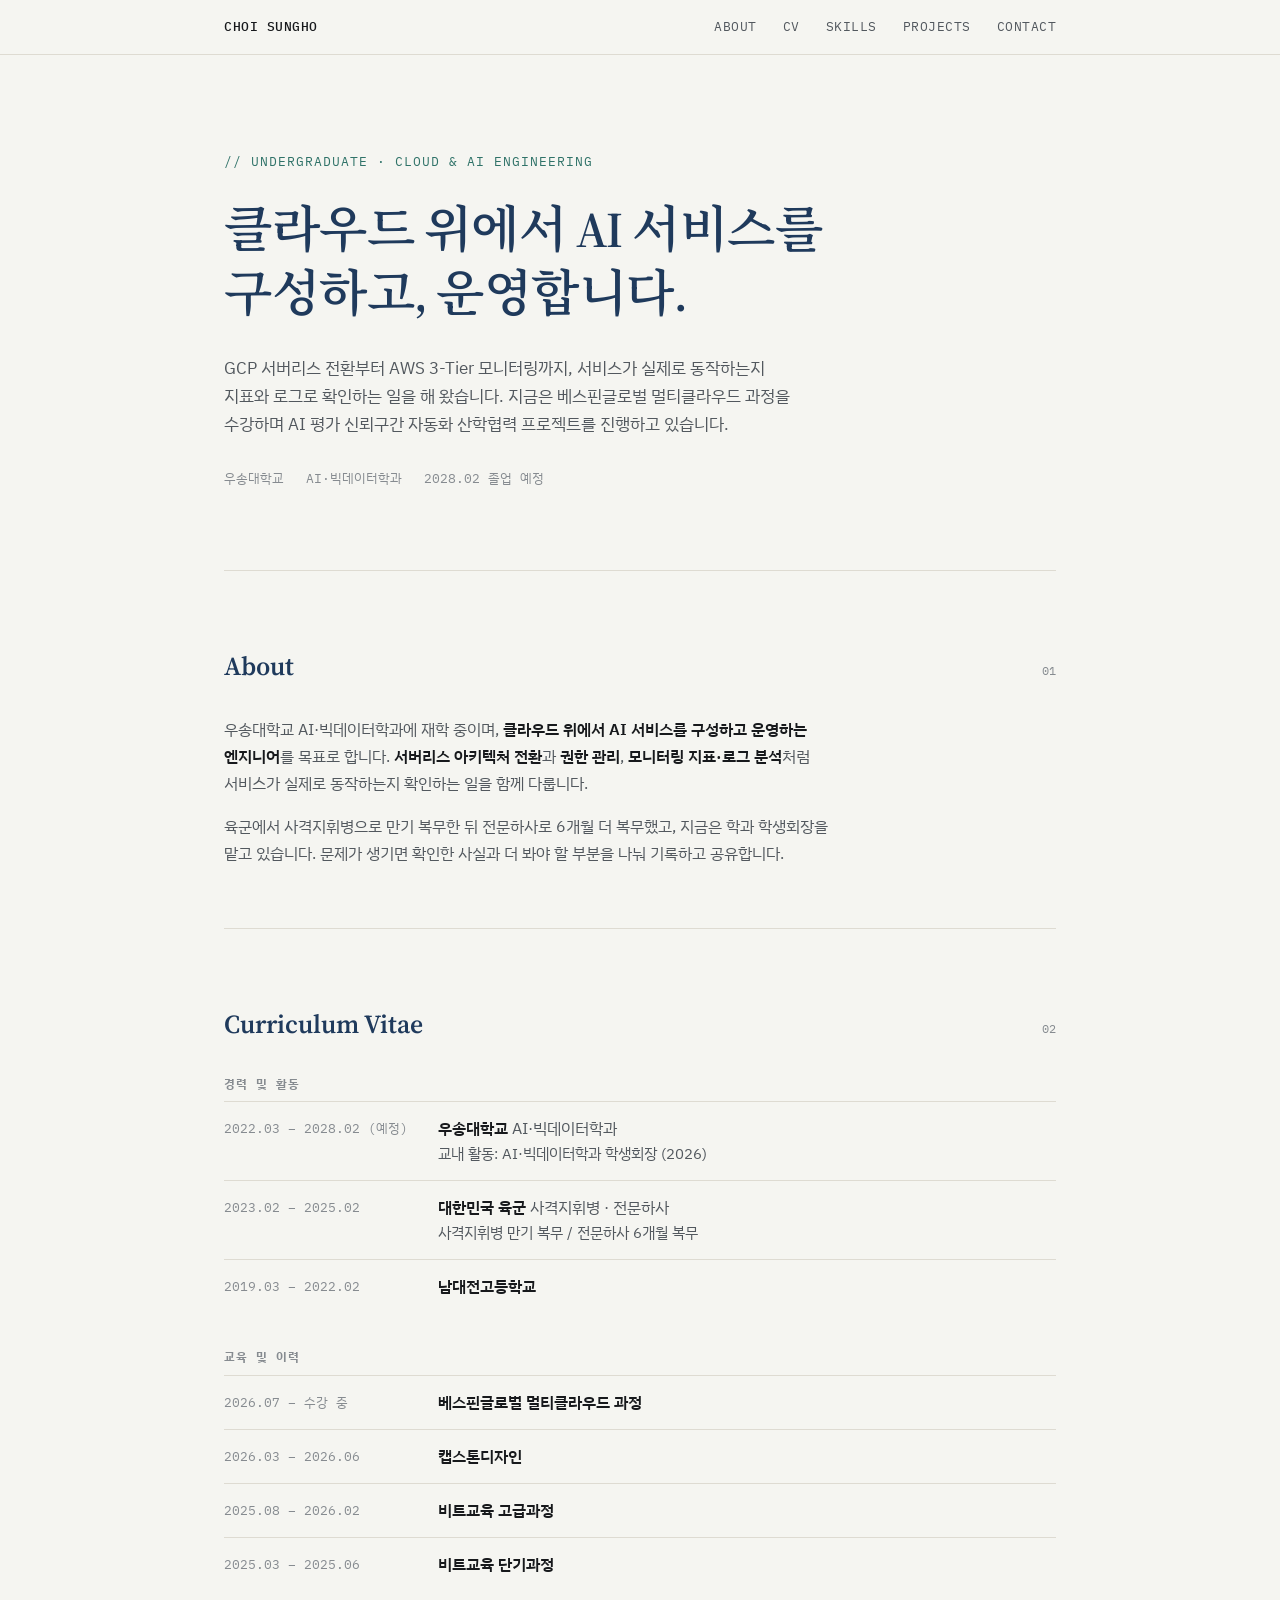
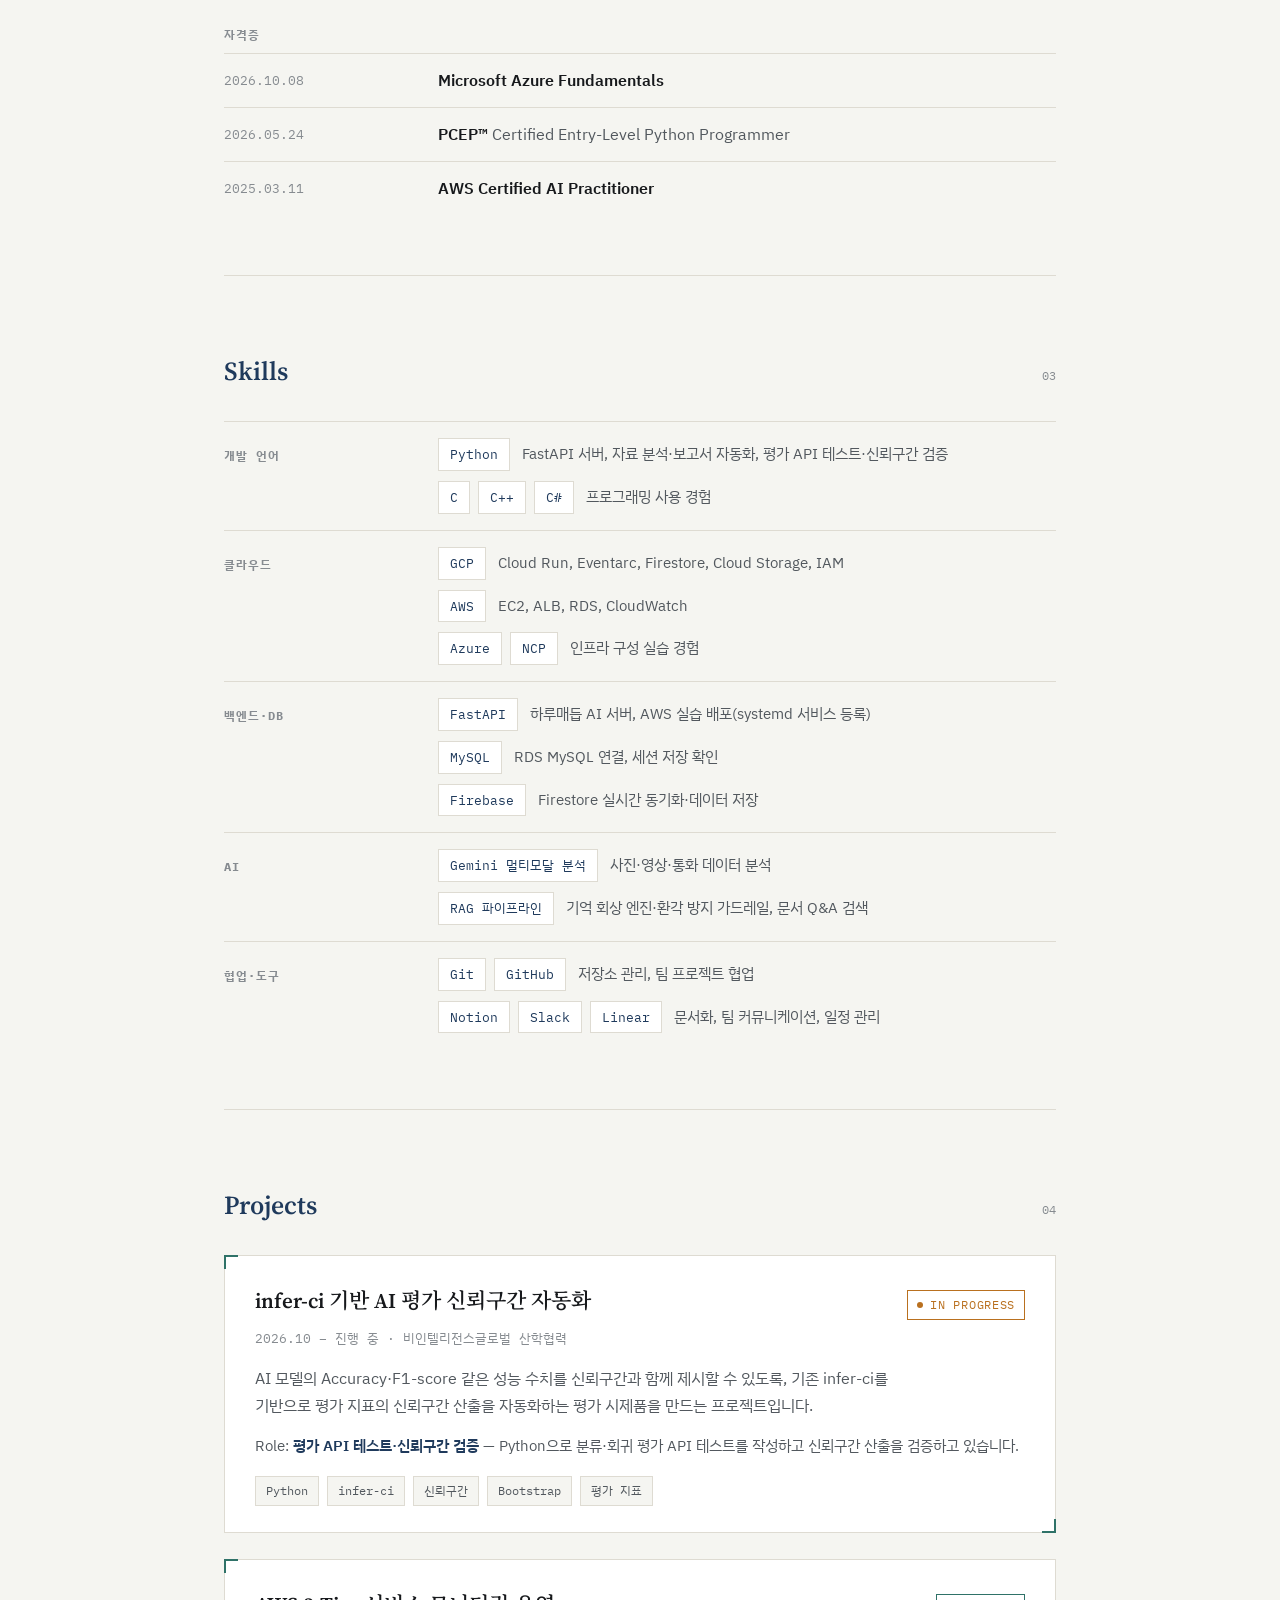
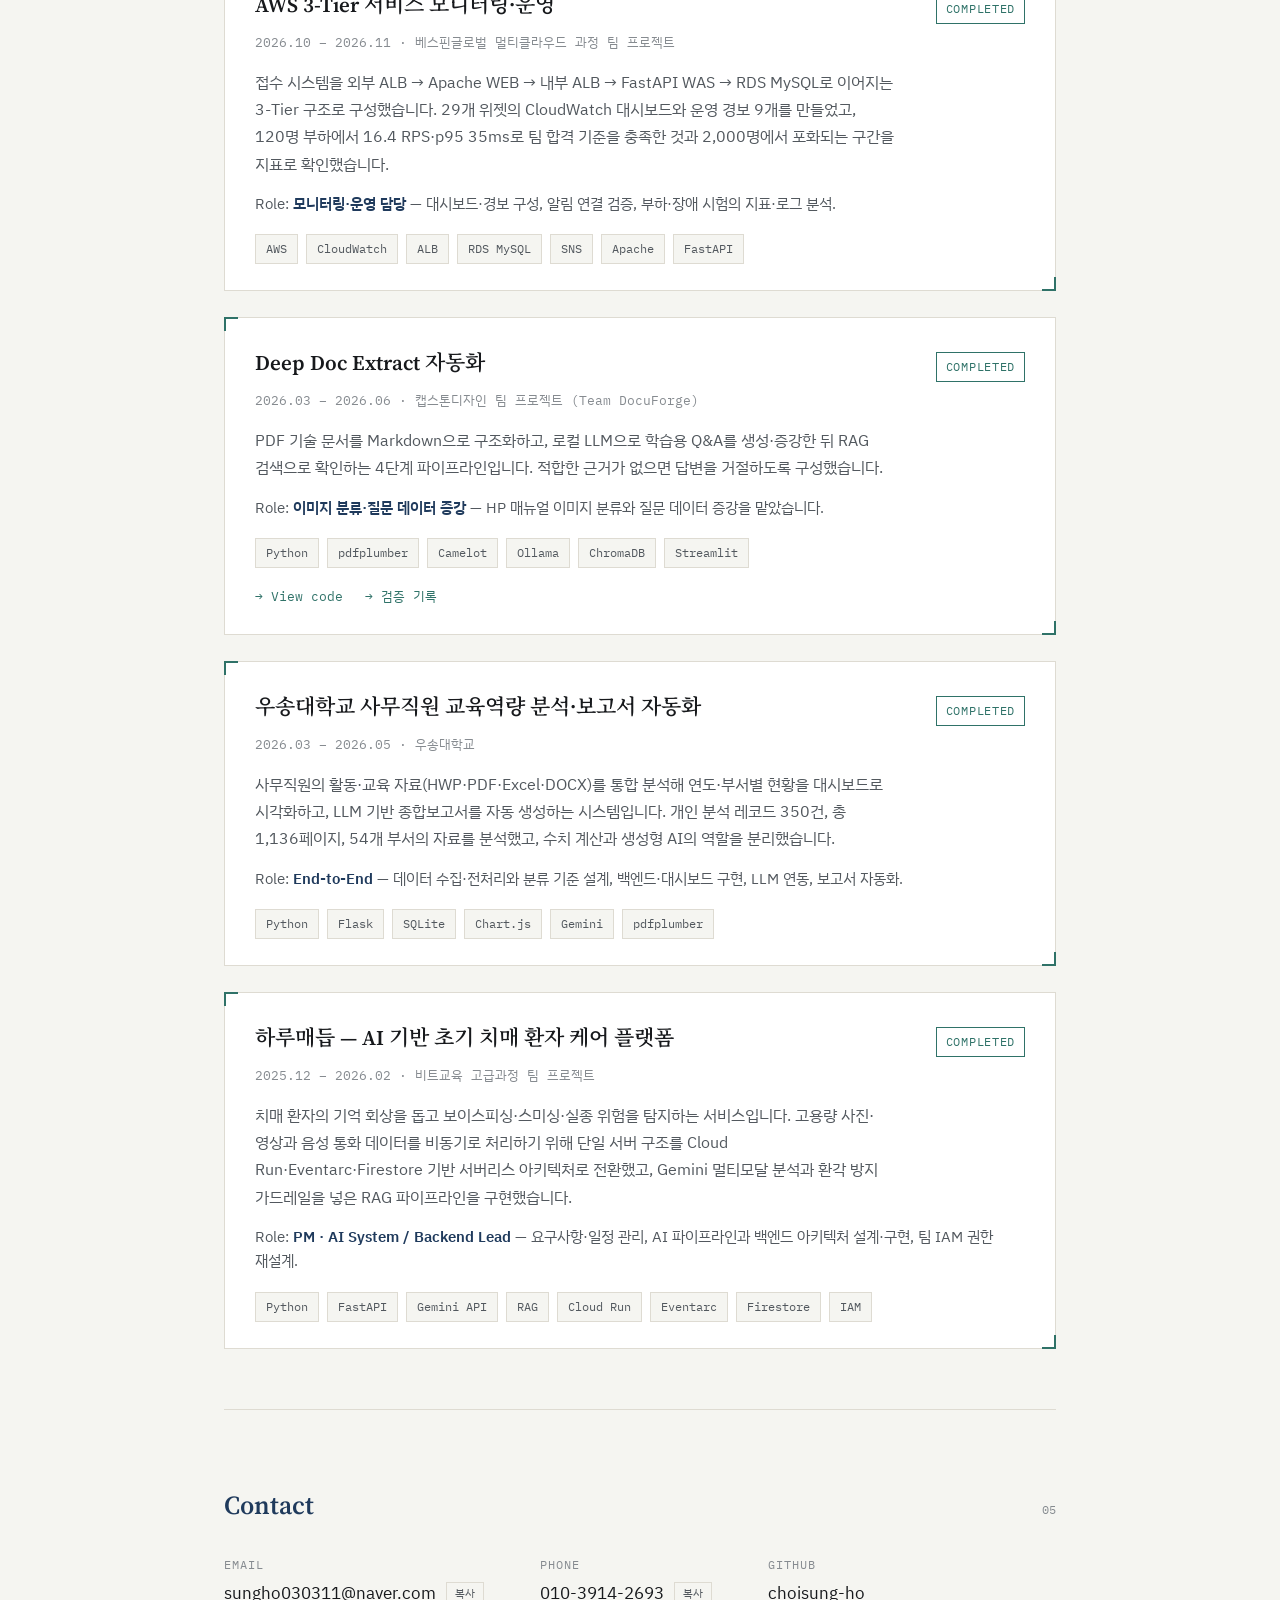
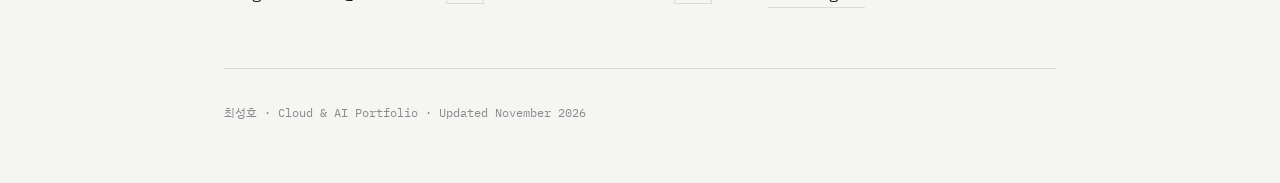
==== index.html @ 13e4d763 "Add files via upload" ====
<!DOCTYPE html>
<html lang="ko">
<head>
<meta charset="utf-8">
<meta name="viewport" content="width=device-width, initial-scale=1.0, viewport-fit=cover">
<title>최성호 포트폴리오</title>
<meta name="description" content="최성호 — 클라우드·AI 포트폴리오. CV, 스킬, 프로젝트.">
<link rel="preconnect" href="https://fonts.googleapis.com">
<link rel="preconnect" href="https://fonts.gstatic.com" crossorigin>
<link rel="stylesheet" href="https://fonts.googleapis.com/css2?family=IBM+Plex+Mono:wght@400;500&family=IBM+Plex+Sans+KR:wght@400;500;600&family=Noto+Serif+KR:wght@600;700&family=Source+Serif+4:opsz,wght@8..60,600;8..60,700&display=swap">
<style>
html { -webkit-text-size-adjust: 100%; }
body { margin: 0; }
img { max-width: 100%; }
/* Layout: one 880px reading column on paper, a sticky mono nav, numbered sections split by hairlines,
   and white project cards marked with two corner brackets. */
:root {
  --bg: #f5f5f1;
  --surface: #ffffff;
  --ink: #17191c;
  --ink-soft: #52585e;
  --ink-faint: #868b90;
  --navy: #1f3a5c;
  --teal: #2f7268;
  --amber: #b9701f;
  --line: #dedbd2;
  --nav-bg: rgba(245, 245, 241, 0.92);
  --serif: 'Source Serif 4', 'Noto Serif KR', 'Apple SD Gothic Neo', Georgia, serif;
  --sans: 'IBM Plex Sans KR', 'Apple SD Gothic Neo', 'Malgun Gothic', system-ui, sans-serif;
  --mono: 'IBM Plex Mono', 'IBM Plex Sans KR', ui-monospace, Menlo, Consolas, monospace;
  --maxw: 880px;
}
@media (prefers-color-scheme: dark) {
  :root:not([data-theme="light"]) {
    --bg: #13171c; --surface: #1a1f26; --ink: #eceae4; --ink-soft: #b4b9be; --ink-faint: #7f868d;
    --navy: #b5cdea; --teal: #72c4b6; --amber: #e3a560; --line: #2b323a; --nav-bg: rgba(19, 23, 28, 0.92);
    color-scheme: dark;
  }
}
:root[data-theme="dark"] {
  --bg: #13171c; --surface: #1a1f26; --ink: #eceae4; --ink-soft: #b4b9be; --ink-faint: #7f868d;
  --navy: #b5cdea; --teal: #72c4b6; --amber: #e3a560; --line: #2b323a; --nav-bg: rgba(19, 23, 28, 0.92);
  color-scheme: dark;
}

*, *::before, *::after { box-sizing: border-box; }
html { scroll-behavior: smooth; }
body {
  background: var(--bg);
  color: var(--ink);
  font-family: var(--sans);
  font-size: 16px;
  line-height: 1.7;
  word-break: keep-all;
  overflow-wrap: anywhere;
  -webkit-font-smoothing: antialiased;
}
body::before {
  content: ""; position: fixed; inset: 0 0 auto; height: env(safe-area-inset-top, 0px);
  z-index: 10; background: var(--bg);
}
h1, h2, h3, p, ul, dl, dd { margin: 0; }
ul { padding: 0; list-style: none; }
a { color: inherit; }
a:focus-visible, button:focus-visible { outline: 2px solid var(--teal); outline-offset: 3px; }

.wrap {
  max-width: var(--maxw);
  margin-inline: auto;
  padding-left: max(24px, env(safe-area-inset-left, 0px));
  padding-right: max(24px, env(safe-area-inset-right, 0px));
}

/* Nav */
.nav {
  position: sticky; top: env(safe-area-inset-top, 0px); z-index: 9;
  background: var(--nav-bg);
  -webkit-backdrop-filter: blur(8px); backdrop-filter: blur(8px);
  border-bottom: 1px solid var(--line);
}
.nav-inner { display: flex; align-items: center; justify-content: space-between; gap: 20px; height: 54px; }
.nav-name {
  font-family: var(--mono); font-size: 13px; font-weight: 500; letter-spacing: 0.04em;
  text-decoration: none; white-space: nowrap;
}
.nav-links { display: flex; gap: 26px; min-width: 0; overflow-x: auto; scrollbar-width: none; }
.nav-links::-webkit-scrollbar { display: none; }
.nav-links a {
  font-family: var(--mono); font-size: 12.5px; letter-spacing: 0.04em; text-transform: uppercase;
  color: var(--ink-soft); text-decoration: none; white-space: nowrap;
}
.nav-links a:hover { color: var(--teal); }

/* Hero */
.hero { padding-block: 96px 80px; }
.eyebrow {
  font-family: var(--mono); font-size: 12.5px; letter-spacing: 0.08em; text-transform: uppercase;
  color: var(--teal); margin-bottom: 26px;
}
.thesis {
  font-family: var(--serif); font-weight: 600; color: var(--navy);
  font-size: clamp(32px, 6.2vw, 50px); line-height: 1.28; letter-spacing: -0.01em;
  max-width: 13em; text-wrap: balance;
}
.hero-sub { margin-top: 28px; max-width: 35em; font-size: 16.5px; color: var(--ink-soft); }
.meta-line {
  margin-top: 30px; display: flex; flex-wrap: wrap; gap: 6px 22px;
  font-family: var(--mono); font-size: 12.5px; color: var(--ink-faint);
}

/* Sections */
section[id] { border-top: 1px solid var(--line); padding-block: 76px 60px; scroll-margin-top: 54px; }
.section-head { display: flex; align-items: baseline; justify-content: space-between; gap: 16px; margin-bottom: 30px; }
.section-title { font-family: var(--serif); font-weight: 600; font-size: 26px; line-height: 1.5; color: var(--navy); }
.section-num { font-family: var(--mono); font-size: 12px; color: var(--ink-faint); }

.about-body { max-width: 38em; display: grid; gap: 16px; color: var(--ink-soft); }
.about-body b { color: var(--ink); font-weight: 600; }

/* CV */
.cv-group + .cv-group { margin-top: 34px; }
.cv-label, .skill-label {
  font-family: var(--mono); font-size: 11.5px; letter-spacing: 0.08em; text-transform: uppercase;
  color: var(--ink-faint);
}
.cv-label { margin-bottom: 8px; }
.cv-row {
  display: grid; grid-template-columns: 190px minmax(0, 1fr); gap: 4px 24px;
  padding-block: 13px; border-top: 1px solid var(--line);
}
.cv-when { font-family: var(--mono); font-size: 12.5px; color: var(--ink-faint); padding-top: 3px; font-variant-numeric: tabular-nums; }
.cv-what b { font-weight: 600; }
.cv-what span { color: var(--ink-soft); }
.cv-note { font-size: 14.5px; color: var(--ink-soft); }

/* Skills */
.skill-group {
  display: grid; grid-template-columns: 190px minmax(0, 1fr); gap: 10px 24px;
  padding-block: 16px; border-top: 1px solid var(--line);
}
.skill-label { padding-top: 8px; }
.skill-rows { display: grid; gap: 10px; min-width: 0; }
.skill-row { display: flex; flex-wrap: wrap; align-items: center; gap: 8px; }
.skill-desc { font-size: 14.5px; color: var(--ink-soft); margin-left: 4px; }
.tag {
  font-family: var(--mono); font-size: 12.5px; line-height: 1.5; color: var(--navy);
  background: var(--surface); border: 1px solid var(--line); padding: 6px 11px;
}

/* Projects */
.project {
  position: relative; background: var(--surface); border: 1px solid var(--line);
  padding: 30px 30px 26px;
}
.project + .project { margin-top: 26px; }
.project::before, .project::after {
  content: ""; position: absolute; width: 14px; height: 14px; border: 2px solid var(--teal);
}
.project::before { top: -1px; left: -1px; border-right: 0; border-bottom: 0; }
.project::after { bottom: -1px; right: -1px; border-left: 0; border-top: 0; }
.project-top { display: flex; align-items: flex-start; justify-content: space-between; gap: 12px 20px; flex-wrap: wrap; }
.project-title { font-family: var(--serif); font-weight: 600; font-size: 21px; line-height: 1.45; min-width: 0; flex: 1 1 16em; }
.status {
  flex: none; display: inline-flex; align-items: center; gap: 7px;
  font-family: var(--mono); font-size: 11.5px; letter-spacing: 0.06em; text-transform: uppercase;
  padding: 4px 9px; border: 1px solid currentColor; color: var(--teal); margin-top: 4px;
}
.status.progress { color: var(--amber); }
.pulse { width: 6px; height: 6px; border-radius: 50%; background: currentColor; animation: pulse 1.8s ease-in-out infinite; }
@keyframes pulse { 50% { opacity: 0.25; } }
.project-timeline { margin-top: 8px; font-family: var(--mono); font-size: 12.5px; color: var(--ink-faint); }
.project-desc { margin-top: 16px; max-width: 40em; color: var(--ink-soft); }
.project-role { margin-top: 14px; font-size: 14.5px; color: var(--ink-soft); }
.project-role b { color: var(--navy); font-weight: 600; }
.project-tags { margin-top: 18px; display: flex; flex-wrap: wrap; gap: 8px; }
.project-tags .tag { background: var(--bg); padding: 5px 10px; font-size: 12px; color: var(--ink-soft); }
.project-links { margin-top: 18px; display: flex; flex-wrap: wrap; gap: 6px 22px; }
.project-link { font-family: var(--mono); font-size: 13px; color: var(--teal); text-decoration: none; }
.project-link:hover { text-decoration: underline; text-underline-offset: 4px; }

/* Contact */
.contact-grid { display: flex; flex-wrap: wrap; gap: 26px 56px; }
.contact-item .label {
  font-family: var(--mono); font-size: 11.5px; letter-spacing: 0.08em; text-transform: uppercase;
  color: var(--ink-faint); margin-bottom: 4px;
}
.contact-item .val { display: flex; align-items: center; gap: 10px; font-size: 16.5px; }
.contact-item .val a { text-decoration: none; border-bottom: 1px solid var(--line); }
.contact-item .val a:hover { color: var(--teal); border-color: var(--teal); }
.copy {
  font-family: var(--mono); font-size: 11px; color: var(--ink-soft); background: transparent;
  border: 1px solid var(--line); padding: 2px 8px; cursor: pointer;
}
.copy:hover { color: var(--teal); border-color: var(--teal); }

footer {
  border-top: 1px solid var(--line); padding-block: 34px 60px;
  font-family: var(--mono); font-size: 12px; color: var(--ink-faint);
}

@media (max-width: 640px) {
  .wrap { padding-left: max(18px, env(safe-area-inset-left, 0px)); padding-right: max(18px, env(safe-area-inset-right, 0px)); }
  .nav-inner { gap: 14px; }
  .nav-links { gap: 16px; }
  .nav-links a { font-size: 11.5px; letter-spacing: 0.02em; }
  .hero { padding-block: 64px 56px; }
  section[id] { padding-block: 56px 44px; }
  .cv-row, .skill-group { grid-template-columns: minmax(0, 1fr); }
  .cv-when, .skill-label { padding-top: 0; }
  .skill-desc { margin-left: 0; flex-basis: 100%; }
  .project { padding: 24px 20px 22px; }
}
@media (prefers-reduced-motion: reduce) {
  html { scroll-behavior: auto; }
  .pulse { animation: none; }
}
</style>
</head>
<body>
<header class="nav">
  <div class="wrap nav-inner">
    <a class="nav-name" href="#top">CHOI SUNGHO</a>
    <nav class="nav-links" aria-label="섹션">
      <a href="#about">About</a>
      <a href="#cv">CV</a>
      <a href="#skills">Skills</a>
      <a href="#projects">Projects</a>
      <a href="#contact">Contact</a>
    </nav>
  </div>
</header>

<main id="top" class="wrap">
  <div class="hero">
    <p class="eyebrow">// Undergraduate · Cloud &amp; AI Engineering</p>
    <h1 class="thesis">클라우드 위에서 AI 서비스를 구성하고, 운영합니다.</h1>
    <p class="hero-sub">GCP 서버리스 전환부터 AWS 3-Tier 모니터링까지, 서비스가 실제로 동작하는지 지표와 로그로 확인하는 일을 해 왔습니다. 지금은 베스핀글로벌 멀티클라우드 과정을 수강하며 AI 평가 신뢰구간 자동화 산학협력 프로젝트를 진행하고 있습니다.</p>
    <p class="meta-line"><span>우송대학교</span><span>AI·빅데이터학과</span><span>2028.02 졸업 예정</span></p>
  </div>

  <section id="about">
    <div class="section-head"><h2 class="section-title">About</h2><span class="section-num">01</span></div>
    <div class="about-body">
      <p>우송대학교 AI·빅데이터학과에 재학 중이며, <b>클라우드 위에서 AI 서비스를 구성하고 운영하는 엔지니어</b>를 목표로 합니다. <b>서버리스 아키텍처 전환</b>과 <b>권한 관리</b>, <b>모니터링 지표·로그 분석</b>처럼 서비스가 실제로 동작하는지 확인하는 일을 함께 다룹니다.</p>
      <p>육군에서 사격지휘병으로 만기 복무한 뒤 전문하사로 6개월 더 복무했고, 지금은 학과 학생회장을 맡고 있습니다. 문제가 생기면 확인한 사실과 더 봐야 할 부분을 나눠 기록하고 공유합니다.</p>
    </div>
  </section>

  <section id="cv">
    <div class="section-head"><h2 class="section-title">Curriculum Vitae</h2><span class="section-num">02</span></div>

    <div class="cv-group">
      <h3 class="cv-label">경력 및 활동</h3>
      <div class="cv-row">
        <div class="cv-when">2022.03 – 2028.02 (예정)</div>
        <div class="cv-what"><b>우송대학교</b> <span>AI·빅데이터학과</span><div class="cv-note">교내 활동: AI·빅데이터학과 학생회장 (2026)</div></div>
      </div>
      <div class="cv-row">
        <div class="cv-when">2023.02 – 2025.02</div>
        <div class="cv-what"><b>대한민국 육군</b> <span>사격지휘병 · 전문하사</span><div class="cv-note">사격지휘병 만기 복무 / 전문하사 6개월 복무</div></div>
      </div>
      <div class="cv-row">
        <div class="cv-when">2019.03 – 2022.02</div>
        <div class="cv-what"><b>남대전고등학교</b></div>
      </div>
    </div>

    <div class="cv-group">
      <h3 class="cv-label">교육 및 이력</h3>
      <div class="cv-row"><div class="cv-when">2026.07 – 수강 중</div><div class="cv-what"><b>베스핀글로벌 멀티클라우드 과정</b></div></div>
      <div class="cv-row"><div class="cv-when">2026.03 – 2026.06</div><div class="cv-what"><b>캡스톤디자인</b></div></div>
      <div class="cv-row"><div class="cv-when">2025.08 – 2026.02</div><div class="cv-what"><b>비트교육 고급과정</b></div></div>
      <div class="cv-row"><div class="cv-when">2025.03 – 2025.06</div><div class="cv-what"><b>비트교육 단기과정</b></div></div>
    </div>

    <div class="cv-group">
      <h3 class="cv-label">자격증</h3>
      <div class="cv-row"><div class="cv-when">2026.10.08</div><div class="cv-what"><b>Microsoft Azure Fundamentals</b></div></div>
      <div class="cv-row"><div class="cv-when">2026.05.24</div><div class="cv-what"><b>PCEP™</b> <span>Certified Entry-Level Python Programmer</span></div></div>
      <div class="cv-row"><div class="cv-when">2025.03.11</div><div class="cv-what"><b>AWS Certified AI Practitioner</b></div></div>
    </div>
  </section>

  <section id="skills">
    <div class="section-head"><h2 class="section-title">Skills</h2><span class="section-num">03</span></div>

    <div class="skill-group">
      <h3 class="skill-label">개발 언어</h3>
      <div class="skill-rows">
        <div class="skill-row"><span class="tag">Python</span><span class="skill-desc">FastAPI 서버, 자료 분석·보고서 자동화, 평가 API 테스트·신뢰구간 검증</span></div>
        <div class="skill-row"><span class="tag">C</span><span class="tag">C++</span><span class="tag">C#</span><span class="skill-desc">프로그래밍 사용 경험</span></div>
      </div>
    </div>
    <div class="skill-group">
      <h3 class="skill-label">클라우드</h3>
      <div class="skill-rows">
        <div class="skill-row"><span class="tag">GCP</span><span class="skill-desc">Cloud Run, Eventarc, Firestore, Cloud Storage, IAM</span></div>
        <div class="skill-row"><span class="tag">AWS</span><span class="skill-desc">EC2, ALB, RDS, CloudWatch</span></div>
        <div class="skill-row"><span class="tag">Azure</span><span class="tag">NCP</span><span class="skill-desc">인프라 구성 실습 경험</span></div>
      </div>
    </div>
    <div class="skill-group">
      <h3 class="skill-label">백엔드·DB</h3>
      <div class="skill-rows">
        <div class="skill-row"><span class="tag">FastAPI</span><span class="skill-desc">하루매듭 AI 서버, AWS 실습 배포(systemd 서비스 등록)</span></div>
        <div class="skill-row"><span class="tag">MySQL</span><span class="skill-desc">RDS MySQL 연결, 세션 저장 확인</span></div>
        <div class="skill-row"><span class="tag">Firebase</span><span class="skill-desc">Firestore 실시간 동기화·데이터 저장</span></div>
      </div>
    </div>
    <div class="skill-group">
      <h3 class="skill-label">AI</h3>
      <div class="skill-rows">
        <div class="skill-row"><span class="tag">Gemini 멀티모달 분석</span><span class="skill-desc">사진·영상·통화 데이터 분석</span></div>
        <div class="skill-row"><span class="tag">RAG 파이프라인</span><span class="skill-desc">기억 회상 엔진·환각 방지 가드레일, 문서 Q&amp;A 검색</span></div>
      </div>
    </div>
    <div class="skill-group">
      <h3 class="skill-label">협업·도구</h3>
      <div class="skill-rows">
        <div class="skill-row"><span class="tag">Git</span><span class="tag">GitHub</span><span class="skill-desc">저장소 관리, 팀 프로젝트 협업</span></div>
        <div class="skill-row"><span class="tag">Notion</span><span class="tag">Slack</span><span class="tag">Linear</span><span class="skill-desc">문서화, 팀 커뮤니케이션, 일정 관리</span></div>
      </div>
    </div>
  </section>

  <section id="projects">
    <div class="section-head"><h2 class="section-title">Projects</h2><span class="section-num">04</span></div>

    <article class="project">
      <div class="project-top">
        <h3 class="project-title">infer-ci 기반 AI 평가 신뢰구간 자동화</h3>
        <span class="status progress"><i class="pulse"></i>In Progress</span>
      </div>
      <p class="project-timeline">2026.10 – 진행 중 · 비인텔리전스글로벌 산학협력</p>
      <p class="project-desc">AI 모델의 Accuracy·F1-score 같은 성능 수치를 신뢰구간과 함께 제시할 수 있도록, 기존 infer-ci를 기반으로 평가 지표의 신뢰구간 산출을 자동화하는 평가 시제품을 만드는 프로젝트입니다.</p>
      <p class="project-role">Role: <b>평가 API 테스트·신뢰구간 검증</b> — Python으로 분류·회귀 평가 API 테스트를 작성하고 신뢰구간 산출을 검증하고 있습니다.</p>
      <ul class="project-tags"><li class="tag">Python</li><li class="tag">infer-ci</li><li class="tag">신뢰구간</li><li class="tag">Bootstrap</li><li class="tag">평가 지표</li></ul>
    </article>

    <article class="project">
      <div class="project-top">
        <h3 class="project-title">AWS 3-Tier 서비스 모니터링·운영</h3>
        <span class="status">Completed</span>
      </div>
      <p class="project-timeline">2026.10 – 2026.11 · 베스핀글로벌 멀티클라우드 과정 팀 프로젝트</p>
      <p class="project-desc">접수 시스템을 외부 ALB → Apache WEB → 내부 ALB → FastAPI WAS → RDS MySQL로 이어지는 3-Tier 구조로 구성했습니다. 29개 위젯의 CloudWatch 대시보드와 운영 경보 9개를 만들었고, 120명 부하에서 16.4 RPS·p95 35ms로 팀 합격 기준을 충족한 것과 2,000명에서 포화되는 구간을 지표로 확인했습니다.</p>
      <p class="project-role">Role: <b>모니터링·운영 담당</b> — 대시보드·경보 구성, 알림 연결 검증, 부하·장애 시험의 지표·로그 분석.</p>
      <ul class="project-tags"><li class="tag">AWS</li><li class="tag">CloudWatch</li><li class="tag">ALB</li><li class="tag">RDS MySQL</li><li class="tag">SNS</li><li class="tag">Apache</li><li class="tag">FastAPI</li></ul>
    </article>

    <article class="project">
      <div class="project-top">
        <h3 class="project-title">Deep Doc Extract 자동화</h3>
        <span class="status">Completed</span>
      </div>
      <p class="project-timeline">2026.03 – 2026.06 · 캡스톤디자인 팀 프로젝트 (Team DocuForge)</p>
      <p class="project-desc">PDF 기술 문서를 Markdown으로 구조화하고, 로컬 LLM으로 학습용 Q&amp;A를 생성·증강한 뒤 RAG 검색으로 확인하는 4단계 파이프라인입니다. 적합한 근거가 없으면 답변을 거절하도록 구성했습니다.</p>
      <p class="project-role">Role: <b>이미지 분류·질문 데이터 증강</b> — HP 매뉴얼 이미지 분류와 질문 데이터 증강을 맡았습니다.</p>
      <ul class="project-tags"><li class="tag">Python</li><li class="tag">pdfplumber</li><li class="tag">Camelot</li><li class="tag">Ollama</li><li class="tag">ChromaDB</li><li class="tag">Streamlit</li></ul>
      <div class="project-links">
        <a class="project-link" href="https://github.com/choisung-ho/deep-doc-extractor" target="_blank" rel="noopener">→ View code</a>
        <a class="project-link" href="https://github.com/choisung-ho/deep-doc-extractor/blob/main/docs/PUBLIC_VALIDATION.md" target="_blank" rel="noopener">→ 검증 기록</a>
      </div>
    </article>

    <article class="project">
      <div class="project-top">
        <h3 class="project-title">우송대학교 사무직원 교육역량 분석·보고서 자동화</h3>
        <span class="status">Completed</span>
      </div>
      <p class="project-timeline">2026.03 – 2026.05 · 우송대학교</p>
      <p class="project-desc">사무직원의 활동·교육 자료(HWP·PDF·Excel·DOCX)를 통합 분석해 연도·부서별 현황을 대시보드로 시각화하고, LLM 기반 종합보고서를 자동 생성하는 시스템입니다. 개인 분석 레코드 350건, 총 1,136페이지, 54개 부서의 자료를 분석했고, 수치 계산과 생성형 AI의 역할을 분리했습니다.</p>
      <p class="project-role">Role: <b>End-to-End</b> — 데이터 수집·전처리와 분류 기준 설계, 백엔드·대시보드 구현, LLM 연동, 보고서 자동화.</p>
      <ul class="project-tags"><li class="tag">Python</li><li class="tag">Flask</li><li class="tag">SQLite</li><li class="tag">Chart.js</li><li class="tag">Gemini</li><li class="tag">pdfplumber</li></ul>
    </article>

    <article class="project">
      <div class="project-top">
        <h3 class="project-title">하루매듭 — AI 기반 초기 치매 환자 케어 플랫폼</h3>
        <span class="status">Completed</span>
      </div>
      <p class="project-timeline">2025.12 – 2026.02 · 비트교육 고급과정 팀 프로젝트</p>
      <p class="project-desc">치매 환자의 기억 회상을 돕고 보이스피싱·스미싱·실종 위험을 탐지하는 서비스입니다. 고용량 사진·영상과 음성 통화 데이터를 비동기로 처리하기 위해 단일 서버 구조를 Cloud Run·Eventarc·Firestore 기반 서버리스 아키텍처로 전환했고, Gemini 멀티모달 분석과 환각 방지 가드레일을 넣은 RAG 파이프라인을 구현했습니다.</p>
      <p class="project-role">Role: <b>PM · AI System / Backend Lead</b> — 요구사항·일정 관리, AI 파이프라인과 백엔드 아키텍처 설계·구현, 팀 IAM 권한 재설계.</p>
      <ul class="project-tags"><li class="tag">Python</li><li class="tag">FastAPI</li><li class="tag">Gemini API</li><li class="tag">RAG</li><li class="tag">Cloud Run</li><li class="tag">Eventarc</li><li class="tag">Firestore</li><li class="tag">IAM</li></ul>
    </article>
  </section>

  <section id="contact">
    <div class="section-head"><h2 class="section-title">Contact</h2><span class="section-num">05</span></div>
    <div class="contact-grid">
      <div class="contact-item">
        <p class="label">Email</p>
        <p class="val"><span id="c-email">sungho030311@naver.com</span><button class="copy" type="button" id="copy-email" data-target="c-email">복사</button></p>
      </div>
      <div class="contact-item">
        <p class="label">Phone</p>
        <p class="val"><span id="c-phone">010-3914-2693</span><button class="copy" type="button" id="copy-phone" data-target="c-phone">복사</button></p>
      </div>
      <div class="contact-item">
        <p class="label">GitHub</p>
        <p class="val"><a href="https://github.com/choisung-ho" target="_blank" rel="noopener">choisung-ho</a></p>
      </div>
    </div>
  </section>

  <footer>최성호 · Cloud &amp; AI Portfolio · Updated November 2026</footer>
</main>

<script>
document.querySelectorAll('.copy').forEach(function (btn) {
  btn.addEventListener('click', async function () {
    var el = document.getElementById(btn.dataset.target);
    var label = '복사됨';
    try {
      await navigator.clipboard.writeText(el.textContent);
    } catch (e) {
      var range = document.createRange();
      range.selectNodeContents(el);
      var sel = window.getSelection();
      sel.removeAllRanges();
      sel.addRange(range);
      label = '선택됨';
    }
    btn.textContent = label;
    setTimeout(function () { btn.textContent = '복사'; }, 1600);
  });
});
</script>
</body>
</html>
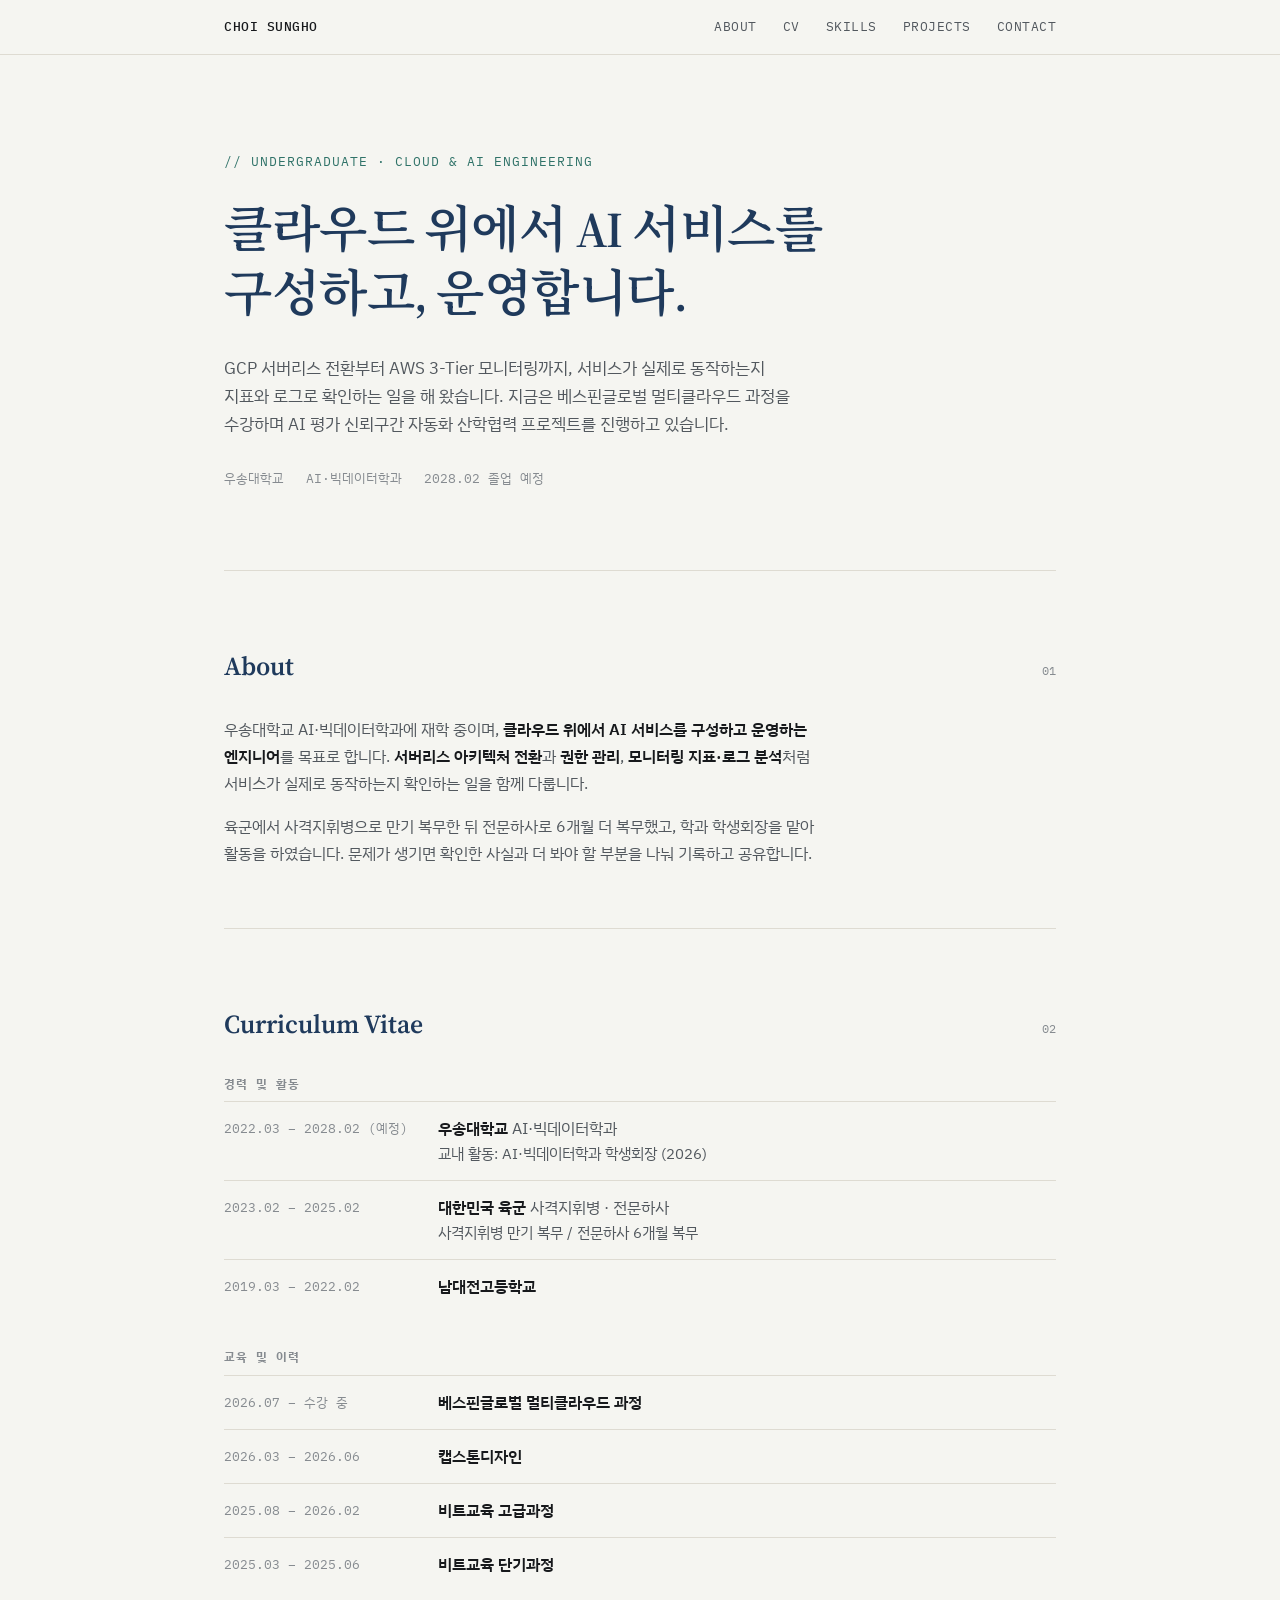
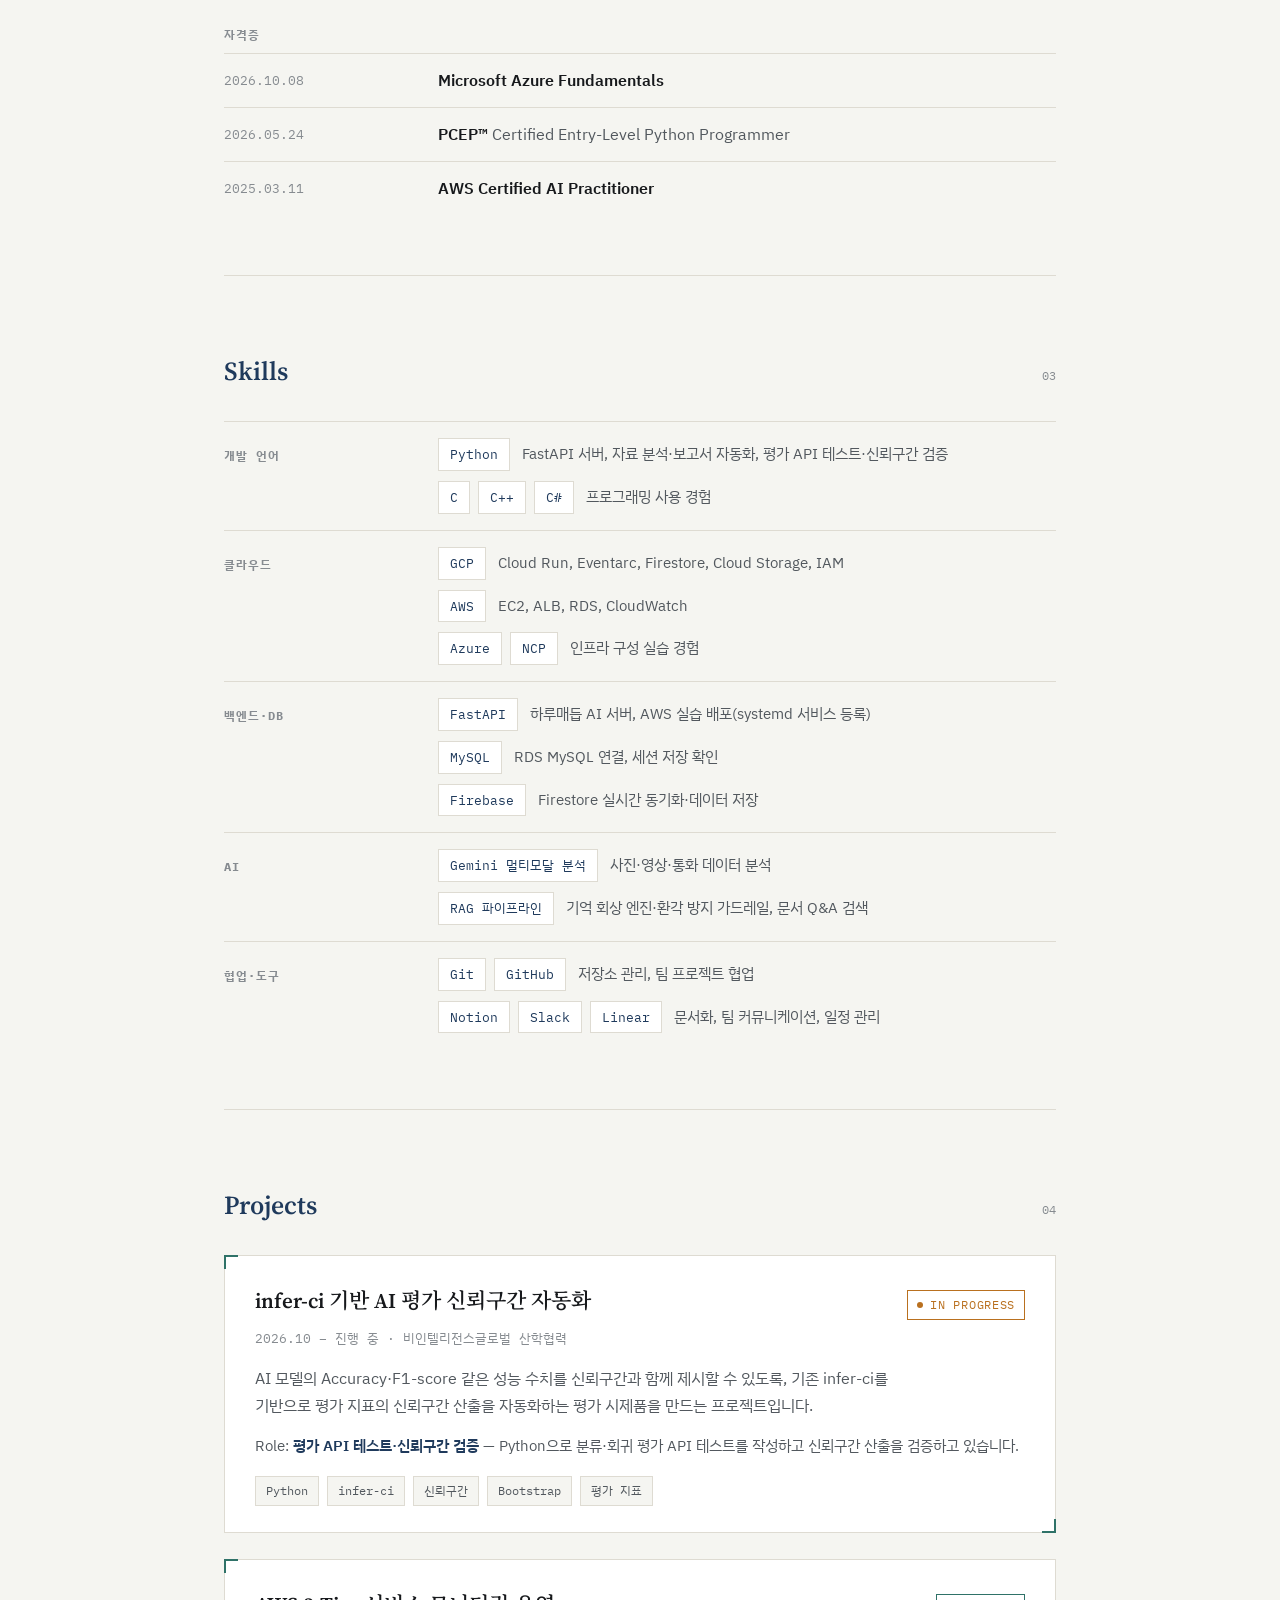
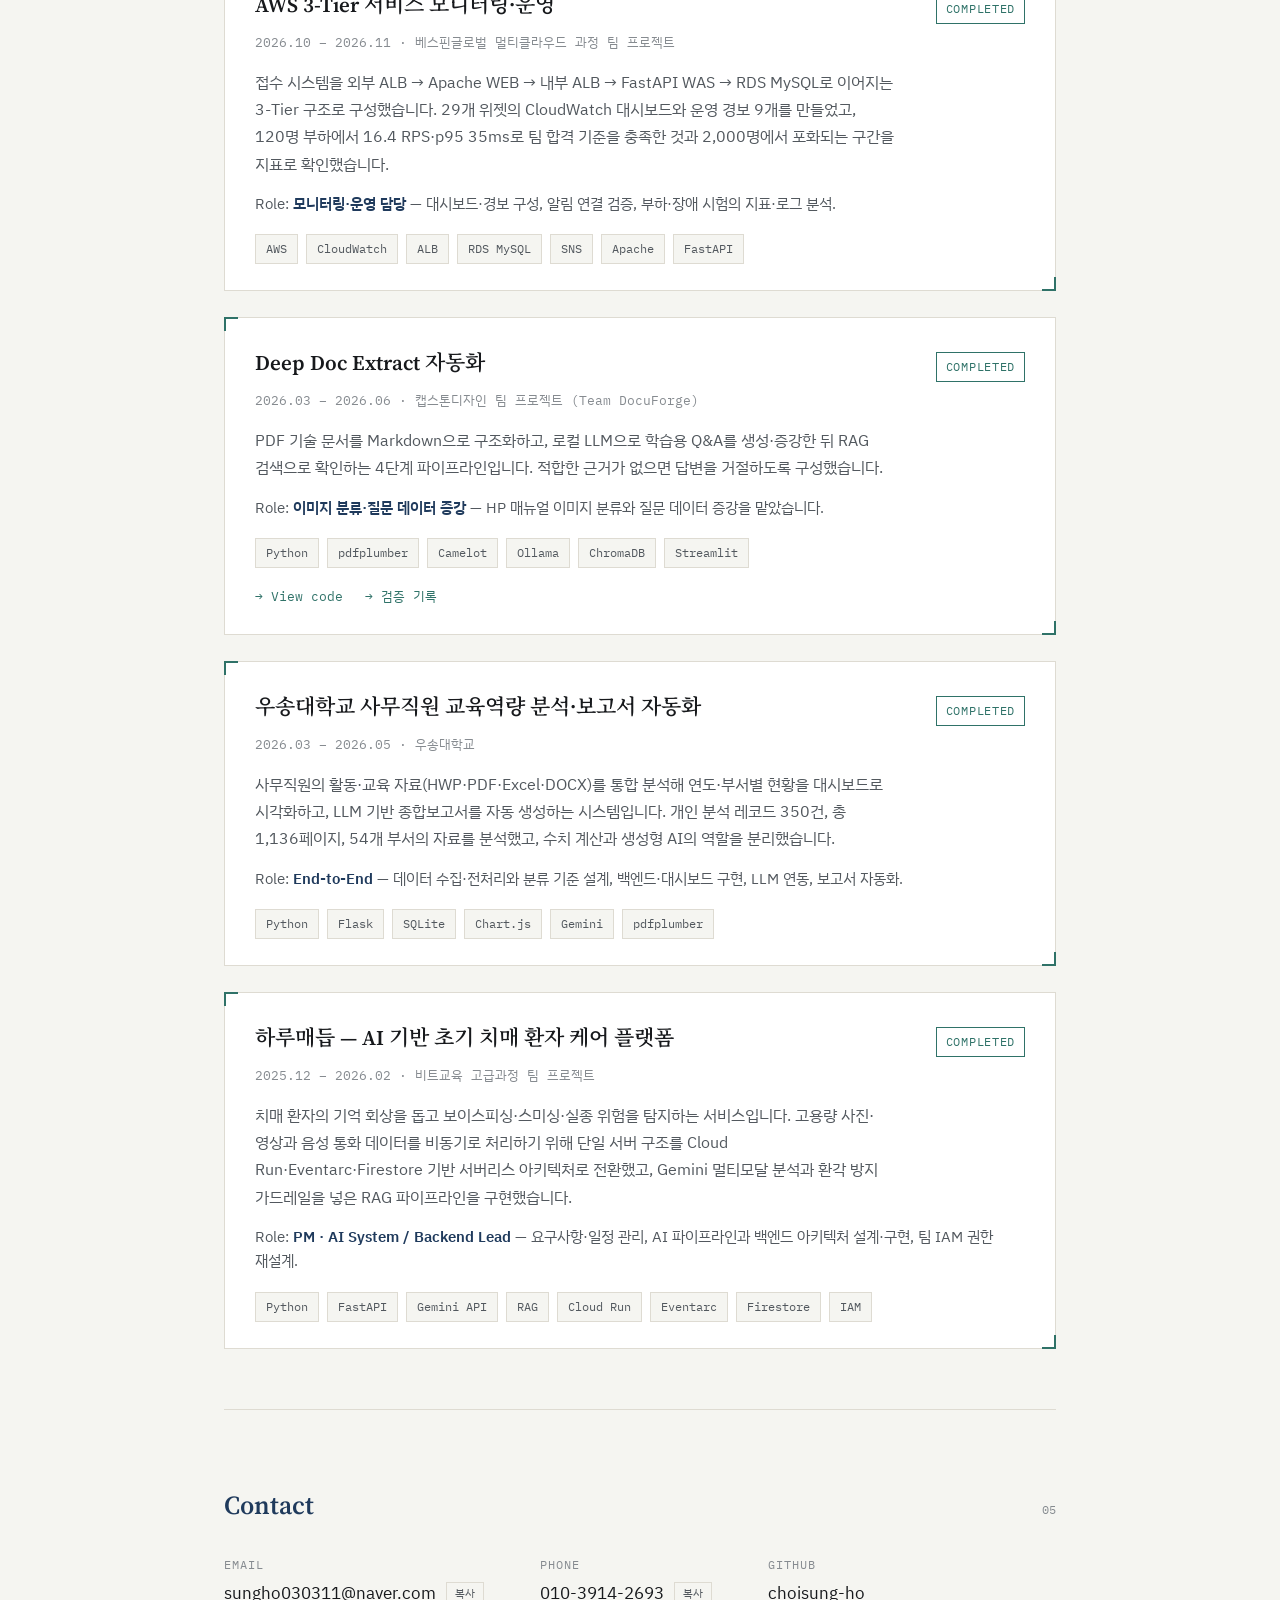
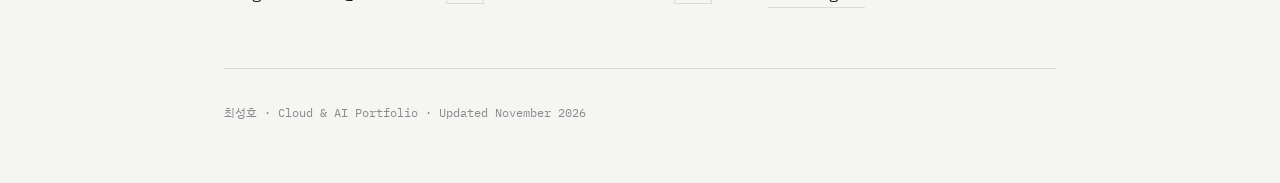
==== commit 17760cf8: "Update index.html" ====
--- a/index.html
+++ b/index.html
@@ -242,7 +242,7 @@
     <div class="section-head"><h2 class="section-title">About</h2><span class="section-num">01</span></div>
     <div class="about-body">
       <p>우송대학교 AI·빅데이터학과에 재학 중이며, <b>클라우드 위에서 AI 서비스를 구성하고 운영하는 엔지니어</b>를 목표로 합니다. <b>서버리스 아키텍처 전환</b>과 <b>권한 관리</b>, <b>모니터링 지표·로그 분석</b>처럼 서비스가 실제로 동작하는지 확인하는 일을 함께 다룹니다.</p>
-      <p>육군에서 사격지휘병으로 만기 복무한 뒤 전문하사로 6개월 더 복무했고, 지금은 학과 학생회장을 맡고 있습니다. 문제가 생기면 확인한 사실과 더 봐야 할 부분을 나눠 기록하고 공유합니다.</p>
+      <p>육군에서 사격지휘병으로 만기 복무한 뒤 전문하사로 6개월 더 복무했고, 학과 학생회장을 맡아 활동을 하였습니다. 문제가 생기면 확인한 사실과 더 봐야 할 부분을 나눠 기록하고 공유합니다.</p>
     </div>
   </section>
 
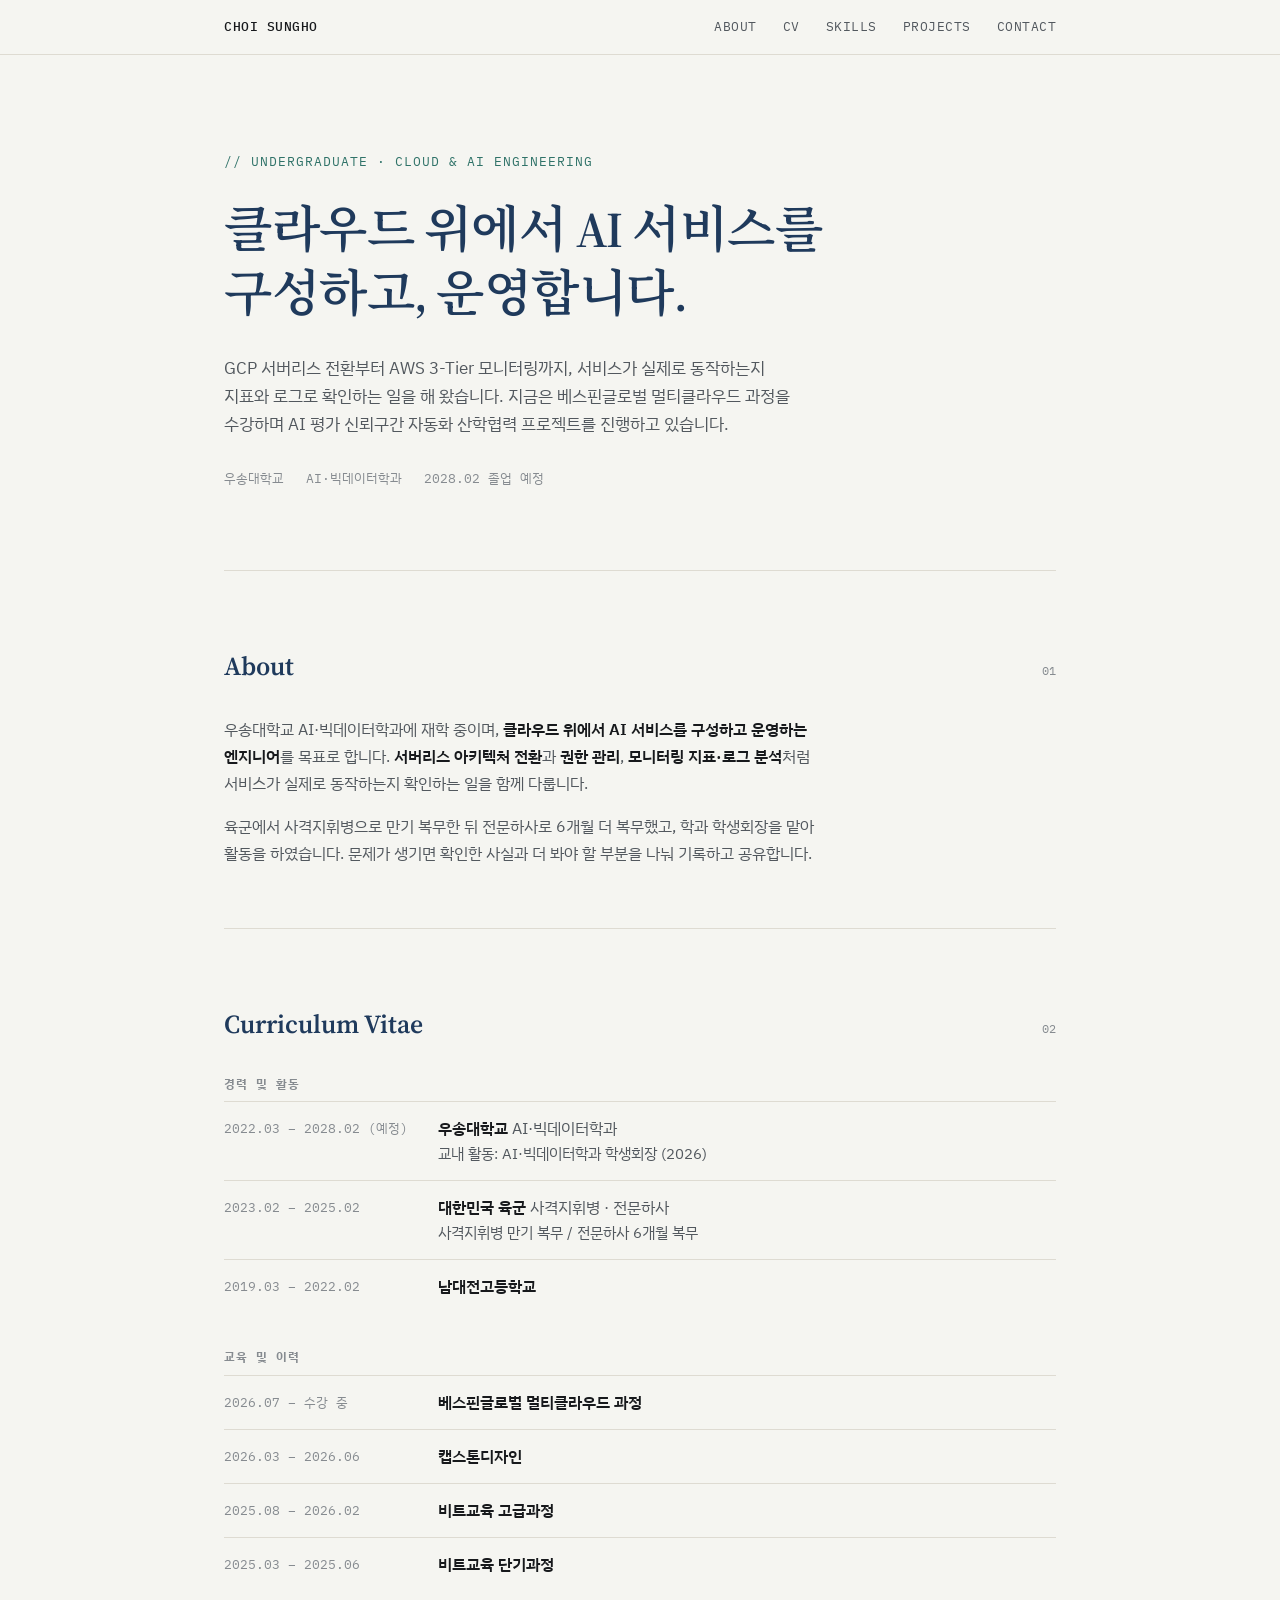
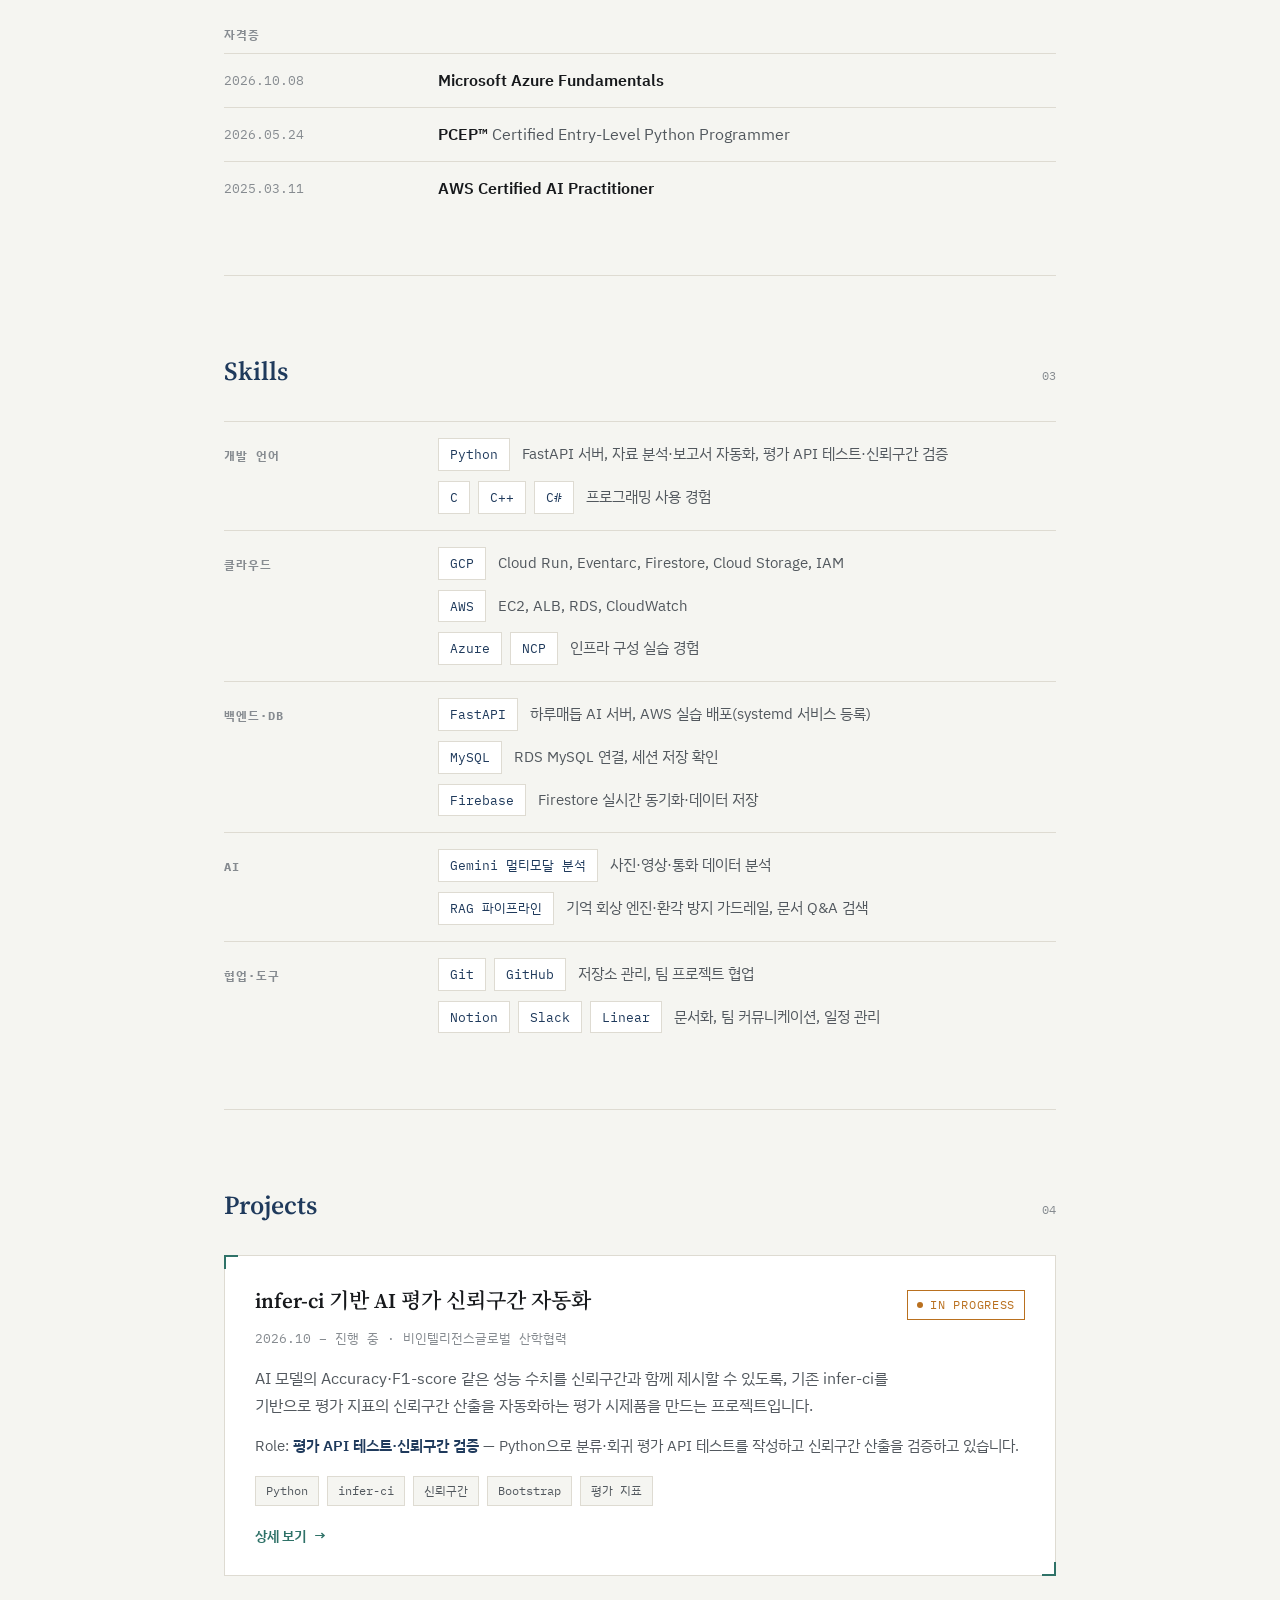
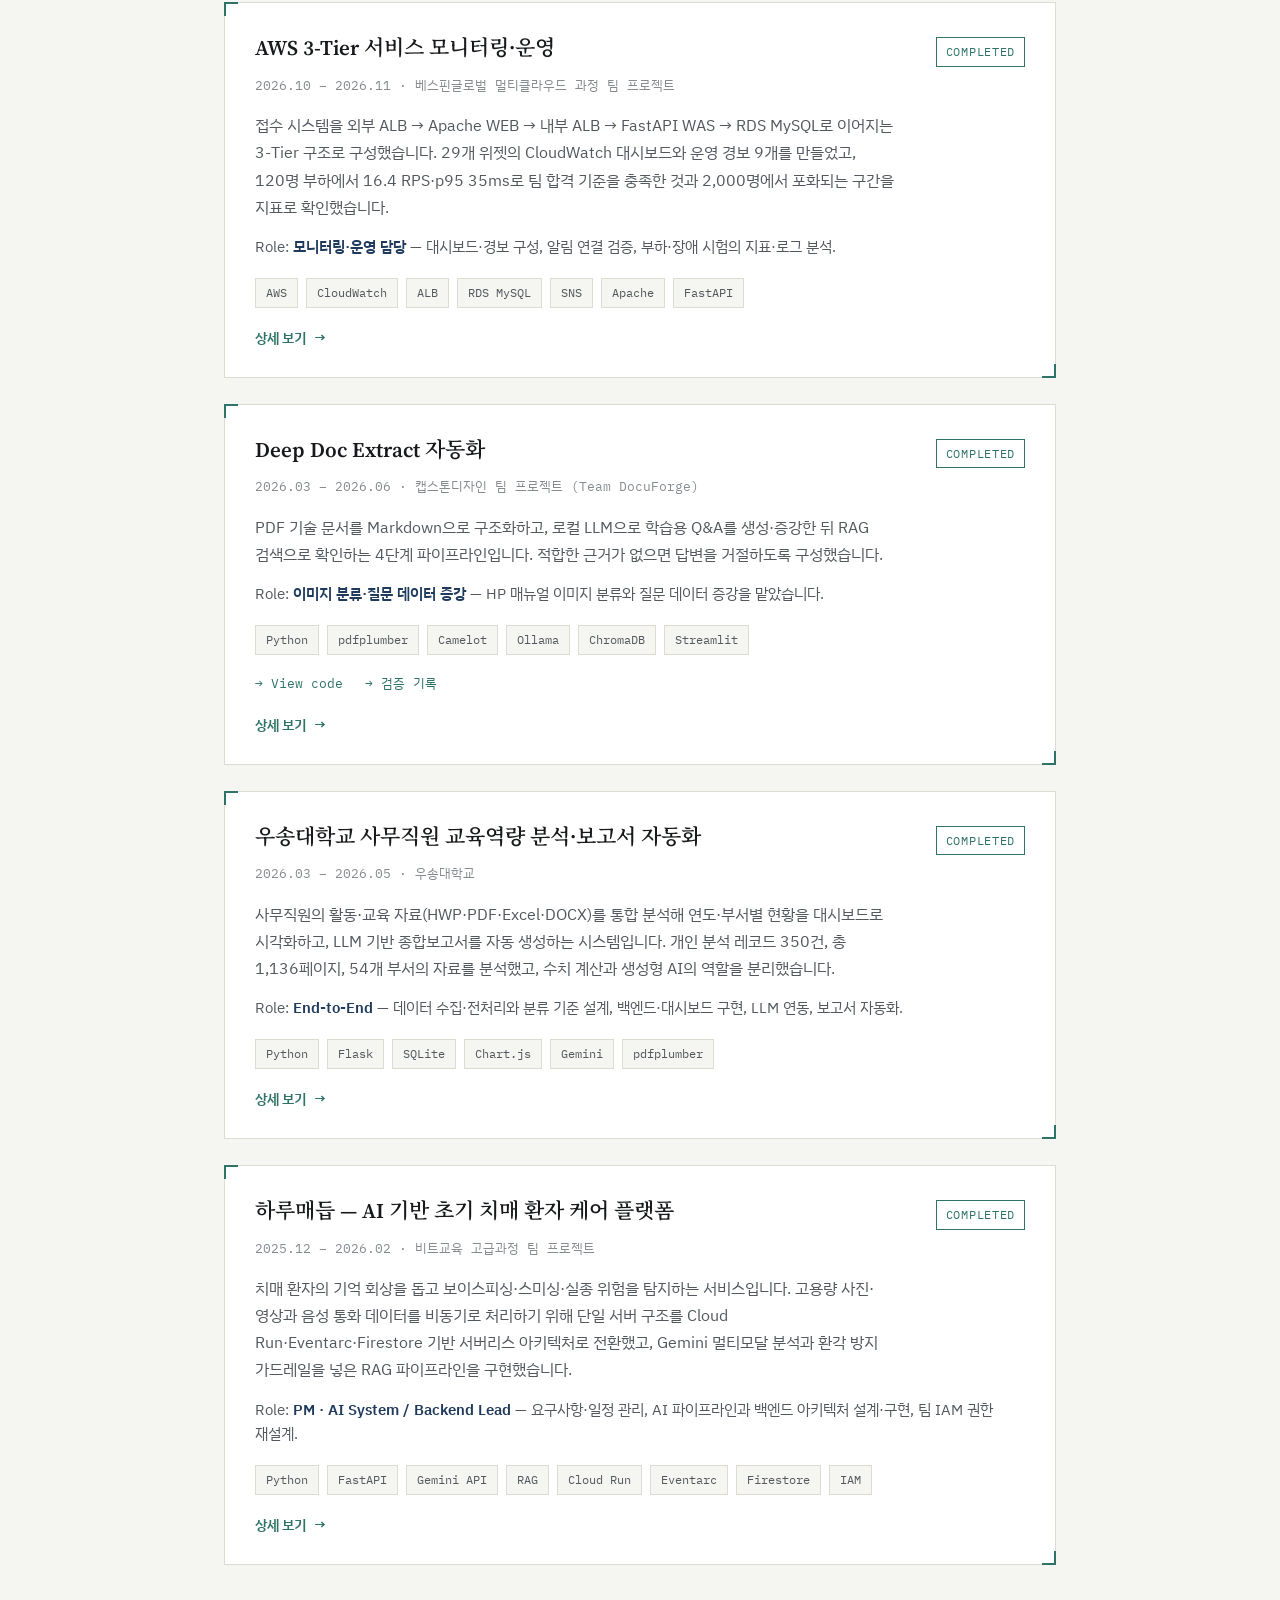
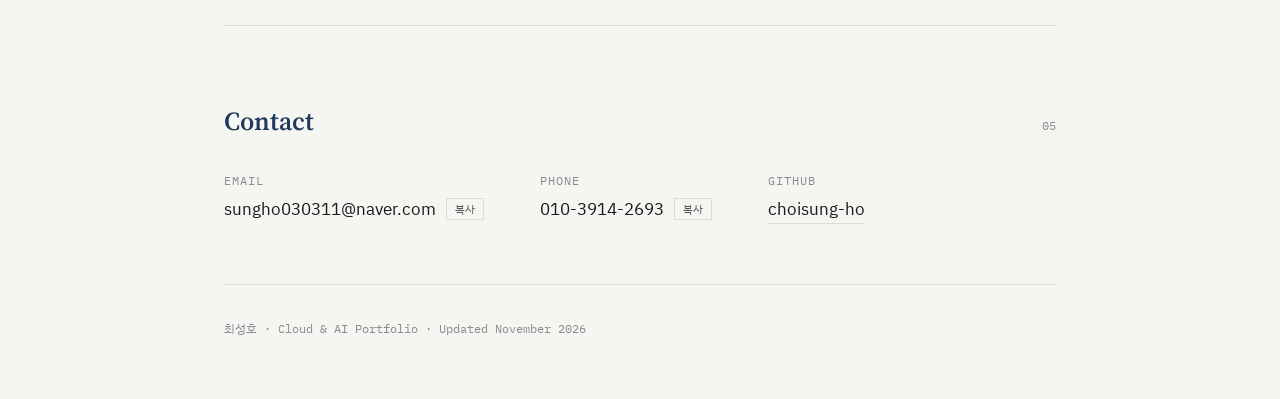
==== commit 9059f28d: "Add project detail pages from the 2026 portfolio" ====
--- a/index.html
+++ b/index.html
@@ -8,213 +8,7 @@
 <link rel="preconnect" href="https://fonts.googleapis.com">
 <link rel="preconnect" href="https://fonts.gstatic.com" crossorigin>
 <link rel="stylesheet" href="https://fonts.googleapis.com/css2?family=IBM+Plex+Mono:wght@400;500&family=IBM+Plex+Sans+KR:wght@400;500;600&family=Noto+Serif+KR:wght@600;700&family=Source+Serif+4:opsz,wght@8..60,600;8..60,700&display=swap">
-<style>
-html { -webkit-text-size-adjust: 100%; }
-body { margin: 0; }
-img { max-width: 100%; }
-/* Layout: one 880px reading column on paper, a sticky mono nav, numbered sections split by hairlines,
-   and white project cards marked with two corner brackets. */
-:root {
-  --bg: #f5f5f1;
-  --surface: #ffffff;
-  --ink: #17191c;
-  --ink-soft: #52585e;
-  --ink-faint: #868b90;
-  --navy: #1f3a5c;
-  --teal: #2f7268;
-  --amber: #b9701f;
-  --line: #dedbd2;
-  --nav-bg: rgba(245, 245, 241, 0.92);
-  --serif: 'Source Serif 4', 'Noto Serif KR', 'Apple SD Gothic Neo', Georgia, serif;
-  --sans: 'IBM Plex Sans KR', 'Apple SD Gothic Neo', 'Malgun Gothic', system-ui, sans-serif;
-  --mono: 'IBM Plex Mono', 'IBM Plex Sans KR', ui-monospace, Menlo, Consolas, monospace;
-  --maxw: 880px;
-}
-@media (prefers-color-scheme: dark) {
-  :root:not([data-theme="light"]) {
-    --bg: #13171c; --surface: #1a1f26; --ink: #eceae4; --ink-soft: #b4b9be; --ink-faint: #7f868d;
-    --navy: #b5cdea; --teal: #72c4b6; --amber: #e3a560; --line: #2b323a; --nav-bg: rgba(19, 23, 28, 0.92);
-    color-scheme: dark;
-  }
-}
-:root[data-theme="dark"] {
-  --bg: #13171c; --surface: #1a1f26; --ink: #eceae4; --ink-soft: #b4b9be; --ink-faint: #7f868d;
-  --navy: #b5cdea; --teal: #72c4b6; --amber: #e3a560; --line: #2b323a; --nav-bg: rgba(19, 23, 28, 0.92);
-  color-scheme: dark;
-}
-
-*, *::before, *::after { box-sizing: border-box; }
-html { scroll-behavior: smooth; }
-body {
-  background: var(--bg);
-  color: var(--ink);
-  font-family: var(--sans);
-  font-size: 16px;
-  line-height: 1.7;
-  word-break: keep-all;
-  overflow-wrap: anywhere;
-  -webkit-font-smoothing: antialiased;
-}
-body::before {
-  content: ""; position: fixed; inset: 0 0 auto; height: env(safe-area-inset-top, 0px);
-  z-index: 10; background: var(--bg);
-}
-h1, h2, h3, p, ul, dl, dd { margin: 0; }
-ul { padding: 0; list-style: none; }
-a { color: inherit; }
-a:focus-visible, button:focus-visible { outline: 2px solid var(--teal); outline-offset: 3px; }
-
-.wrap {
-  max-width: var(--maxw);
-  margin-inline: auto;
-  padding-left: max(24px, env(safe-area-inset-left, 0px));
-  padding-right: max(24px, env(safe-area-inset-right, 0px));
-}
-
-/* Nav */
-.nav {
-  position: sticky; top: env(safe-area-inset-top, 0px); z-index: 9;
-  background: var(--nav-bg);
-  -webkit-backdrop-filter: blur(8px); backdrop-filter: blur(8px);
-  border-bottom: 1px solid var(--line);
-}
-.nav-inner { display: flex; align-items: center; justify-content: space-between; gap: 20px; height: 54px; }
-.nav-name {
-  font-family: var(--mono); font-size: 13px; font-weight: 500; letter-spacing: 0.04em;
-  text-decoration: none; white-space: nowrap;
-}
-.nav-links { display: flex; gap: 26px; min-width: 0; overflow-x: auto; scrollbar-width: none; }
-.nav-links::-webkit-scrollbar { display: none; }
-.nav-links a {
-  font-family: var(--mono); font-size: 12.5px; letter-spacing: 0.04em; text-transform: uppercase;
-  color: var(--ink-soft); text-decoration: none; white-space: nowrap;
-}
-.nav-links a:hover { color: var(--teal); }
-
-/* Hero */
-.hero { padding-block: 96px 80px; }
-.eyebrow {
-  font-family: var(--mono); font-size: 12.5px; letter-spacing: 0.08em; text-transform: uppercase;
-  color: var(--teal); margin-bottom: 26px;
-}
-.thesis {
-  font-family: var(--serif); font-weight: 600; color: var(--navy);
-  font-size: clamp(32px, 6.2vw, 50px); line-height: 1.28; letter-spacing: -0.01em;
-  max-width: 13em; text-wrap: balance;
-}
-.hero-sub { margin-top: 28px; max-width: 35em; font-size: 16.5px; color: var(--ink-soft); }
-.meta-line {
-  margin-top: 30px; display: flex; flex-wrap: wrap; gap: 6px 22px;
-  font-family: var(--mono); font-size: 12.5px; color: var(--ink-faint);
-}
-
-/* Sections */
-section[id] { border-top: 1px solid var(--line); padding-block: 76px 60px; scroll-margin-top: 54px; }
-.section-head { display: flex; align-items: baseline; justify-content: space-between; gap: 16px; margin-bottom: 30px; }
-.section-title { font-family: var(--serif); font-weight: 600; font-size: 26px; line-height: 1.5; color: var(--navy); }
-.section-num { font-family: var(--mono); font-size: 12px; color: var(--ink-faint); }
-
-.about-body { max-width: 38em; display: grid; gap: 16px; color: var(--ink-soft); }
-.about-body b { color: var(--ink); font-weight: 600; }
-
-/* CV */
-.cv-group + .cv-group { margin-top: 34px; }
-.cv-label, .skill-label {
-  font-family: var(--mono); font-size: 11.5px; letter-spacing: 0.08em; text-transform: uppercase;
-  color: var(--ink-faint);
-}
-.cv-label { margin-bottom: 8px; }
-.cv-row {
-  display: grid; grid-template-columns: 190px minmax(0, 1fr); gap: 4px 24px;
-  padding-block: 13px; border-top: 1px solid var(--line);
-}
-.cv-when { font-family: var(--mono); font-size: 12.5px; color: var(--ink-faint); padding-top: 3px; font-variant-numeric: tabular-nums; }
-.cv-what b { font-weight: 600; }
-.cv-what span { color: var(--ink-soft); }
-.cv-note { font-size: 14.5px; color: var(--ink-soft); }
-
-/* Skills */
-.skill-group {
-  display: grid; grid-template-columns: 190px minmax(0, 1fr); gap: 10px 24px;
-  padding-block: 16px; border-top: 1px solid var(--line);
-}
-.skill-label { padding-top: 8px; }
-.skill-rows { display: grid; gap: 10px; min-width: 0; }
-.skill-row { display: flex; flex-wrap: wrap; align-items: center; gap: 8px; }
-.skill-desc { font-size: 14.5px; color: var(--ink-soft); margin-left: 4px; }
-.tag {
-  font-family: var(--mono); font-size: 12.5px; line-height: 1.5; color: var(--navy);
-  background: var(--surface); border: 1px solid var(--line); padding: 6px 11px;
-}
-
-/* Projects */
-.project {
-  position: relative; background: var(--surface); border: 1px solid var(--line);
-  padding: 30px 30px 26px;
-}
-.project + .project { margin-top: 26px; }
-.project::before, .project::after {
-  content: ""; position: absolute; width: 14px; height: 14px; border: 2px solid var(--teal);
-}
-.project::before { top: -1px; left: -1px; border-right: 0; border-bottom: 0; }
-.project::after { bottom: -1px; right: -1px; border-left: 0; border-top: 0; }
-.project-top { display: flex; align-items: flex-start; justify-content: space-between; gap: 12px 20px; flex-wrap: wrap; }
-.project-title { font-family: var(--serif); font-weight: 600; font-size: 21px; line-height: 1.45; min-width: 0; flex: 1 1 16em; }
-.status {
-  flex: none; display: inline-flex; align-items: center; gap: 7px;
-  font-family: var(--mono); font-size: 11.5px; letter-spacing: 0.06em; text-transform: uppercase;
-  padding: 4px 9px; border: 1px solid currentColor; color: var(--teal); margin-top: 4px;
-}
-.status.progress { color: var(--amber); }
-.pulse { width: 6px; height: 6px; border-radius: 50%; background: currentColor; animation: pulse 1.8s ease-in-out infinite; }
-@keyframes pulse { 50% { opacity: 0.25; } }
-.project-timeline { margin-top: 8px; font-family: var(--mono); font-size: 12.5px; color: var(--ink-faint); }
-.project-desc { margin-top: 16px; max-width: 40em; color: var(--ink-soft); }
-.project-role { margin-top: 14px; font-size: 14.5px; color: var(--ink-soft); }
-.project-role b { color: var(--navy); font-weight: 600; }
-.project-tags { margin-top: 18px; display: flex; flex-wrap: wrap; gap: 8px; }
-.project-tags .tag { background: var(--bg); padding: 5px 10px; font-size: 12px; color: var(--ink-soft); }
-.project-links { margin-top: 18px; display: flex; flex-wrap: wrap; gap: 6px 22px; }
-.project-link { font-family: var(--mono); font-size: 13px; color: var(--teal); text-decoration: none; }
-.project-link:hover { text-decoration: underline; text-underline-offset: 4px; }
-
-/* Contact */
-.contact-grid { display: flex; flex-wrap: wrap; gap: 26px 56px; }
-.contact-item .label {
-  font-family: var(--mono); font-size: 11.5px; letter-spacing: 0.08em; text-transform: uppercase;
-  color: var(--ink-faint); margin-bottom: 4px;
-}
-.contact-item .val { display: flex; align-items: center; gap: 10px; font-size: 16.5px; }
-.contact-item .val a { text-decoration: none; border-bottom: 1px solid var(--line); }
-.contact-item .val a:hover { color: var(--teal); border-color: var(--teal); }
-.copy {
-  font-family: var(--mono); font-size: 11px; color: var(--ink-soft); background: transparent;
-  border: 1px solid var(--line); padding: 2px 8px; cursor: pointer;
-}
-.copy:hover { color: var(--teal); border-color: var(--teal); }
-
-footer {
-  border-top: 1px solid var(--line); padding-block: 34px 60px;
-  font-family: var(--mono); font-size: 12px; color: var(--ink-faint);
-}
-
-@media (max-width: 640px) {
-  .wrap { padding-left: max(18px, env(safe-area-inset-left, 0px)); padding-right: max(18px, env(safe-area-inset-right, 0px)); }
-  .nav-inner { gap: 14px; }
-  .nav-links { gap: 16px; }
-  .nav-links a { font-size: 11.5px; letter-spacing: 0.02em; }
-  .hero { padding-block: 64px 56px; }
-  section[id] { padding-block: 56px 44px; }
-  .cv-row, .skill-group { grid-template-columns: minmax(0, 1fr); }
-  .cv-when, .skill-label { padding-top: 0; }
-  .skill-desc { margin-left: 0; flex-basis: 100%; }
-  .project { padding: 24px 20px 22px; }
-}
-@media (prefers-reduced-motion: reduce) {
-  html { scroll-behavior: auto; }
-  .pulse { animation: none; }
-}
-</style>
+<link rel="stylesheet" href="assets/site.css">
 </head>
 <body>
 <header class="nav">
@@ -326,31 +120,33 @@
   <section id="projects">
     <div class="section-head"><h2 class="section-title">Projects</h2><span class="section-num">04</span></div>
 
-    <article class="project">
-      <div class="project-top">
-        <h3 class="project-title">infer-ci 기반 AI 평가 신뢰구간 자동화</h3>
+    <article class="project" id="project-infer-ci">
+      <div class="project-top">
+        <h3 class="project-title"><a class="project-card-link" href="projects/infer-ci/">infer-ci 기반 AI 평가 신뢰구간 자동화</a></h3>
         <span class="status progress"><i class="pulse"></i>In Progress</span>
       </div>
       <p class="project-timeline">2026.10 – 진행 중 · 비인텔리전스글로벌 산학협력</p>
       <p class="project-desc">AI 모델의 Accuracy·F1-score 같은 성능 수치를 신뢰구간과 함께 제시할 수 있도록, 기존 infer-ci를 기반으로 평가 지표의 신뢰구간 산출을 자동화하는 평가 시제품을 만드는 프로젝트입니다.</p>
       <p class="project-role">Role: <b>평가 API 테스트·신뢰구간 검증</b> — Python으로 분류·회귀 평가 API 테스트를 작성하고 신뢰구간 산출을 검증하고 있습니다.</p>
       <ul class="project-tags"><li class="tag">Python</li><li class="tag">infer-ci</li><li class="tag">신뢰구간</li><li class="tag">Bootstrap</li><li class="tag">평가 지표</li></ul>
-    </article>
-
-    <article class="project">
-      <div class="project-top">
-        <h3 class="project-title">AWS 3-Tier 서비스 모니터링·운영</h3>
+      <p class="project-detail-label" aria-hidden="true">상세 보기 <span>→</span></p>
+    </article>
+
+    <article class="project" id="project-aws-3-tier">
+      <div class="project-top">
+        <h3 class="project-title"><a class="project-card-link" href="projects/aws-3-tier/">AWS 3-Tier 서비스 모니터링·운영</a></h3>
         <span class="status">Completed</span>
       </div>
       <p class="project-timeline">2026.10 – 2026.11 · 베스핀글로벌 멀티클라우드 과정 팀 프로젝트</p>
       <p class="project-desc">접수 시스템을 외부 ALB → Apache WEB → 내부 ALB → FastAPI WAS → RDS MySQL로 이어지는 3-Tier 구조로 구성했습니다. 29개 위젯의 CloudWatch 대시보드와 운영 경보 9개를 만들었고, 120명 부하에서 16.4 RPS·p95 35ms로 팀 합격 기준을 충족한 것과 2,000명에서 포화되는 구간을 지표로 확인했습니다.</p>
       <p class="project-role">Role: <b>모니터링·운영 담당</b> — 대시보드·경보 구성, 알림 연결 검증, 부하·장애 시험의 지표·로그 분석.</p>
       <ul class="project-tags"><li class="tag">AWS</li><li class="tag">CloudWatch</li><li class="tag">ALB</li><li class="tag">RDS MySQL</li><li class="tag">SNS</li><li class="tag">Apache</li><li class="tag">FastAPI</li></ul>
-    </article>
-
-    <article class="project">
-      <div class="project-top">
-        <h3 class="project-title">Deep Doc Extract 자동화</h3>
+      <p class="project-detail-label" aria-hidden="true">상세 보기 <span>→</span></p>
+    </article>
+
+    <article class="project" id="project-deep-doc-extract">
+      <div class="project-top">
+        <h3 class="project-title"><a class="project-card-link" href="projects/deep-doc-extract/">Deep Doc Extract 자동화</a></h3>
         <span class="status">Completed</span>
       </div>
       <p class="project-timeline">2026.03 – 2026.06 · 캡스톤디자인 팀 프로젝트 (Team DocuForge)</p>
@@ -361,28 +157,31 @@
         <a class="project-link" href="https://github.com/choisung-ho/deep-doc-extractor" target="_blank" rel="noopener">→ View code</a>
         <a class="project-link" href="https://github.com/choisung-ho/deep-doc-extractor/blob/main/docs/PUBLIC_VALIDATION.md" target="_blank" rel="noopener">→ 검증 기록</a>
       </div>
-    </article>
-
-    <article class="project">
-      <div class="project-top">
-        <h3 class="project-title">우송대학교 사무직원 교육역량 분석·보고서 자동화</h3>
+      <p class="project-detail-label" aria-hidden="true">상세 보기 <span>→</span></p>
+    </article>
+
+    <article class="project" id="project-education-analytics">
+      <div class="project-top">
+        <h3 class="project-title"><a class="project-card-link" href="projects/education-analytics/">우송대학교 사무직원 교육역량 분석·보고서 자동화</a></h3>
         <span class="status">Completed</span>
       </div>
       <p class="project-timeline">2026.03 – 2026.05 · 우송대학교</p>
       <p class="project-desc">사무직원의 활동·교육 자료(HWP·PDF·Excel·DOCX)를 통합 분석해 연도·부서별 현황을 대시보드로 시각화하고, LLM 기반 종합보고서를 자동 생성하는 시스템입니다. 개인 분석 레코드 350건, 총 1,136페이지, 54개 부서의 자료를 분석했고, 수치 계산과 생성형 AI의 역할을 분리했습니다.</p>
       <p class="project-role">Role: <b>End-to-End</b> — 데이터 수집·전처리와 분류 기준 설계, 백엔드·대시보드 구현, LLM 연동, 보고서 자동화.</p>
       <ul class="project-tags"><li class="tag">Python</li><li class="tag">Flask</li><li class="tag">SQLite</li><li class="tag">Chart.js</li><li class="tag">Gemini</li><li class="tag">pdfplumber</li></ul>
-    </article>
-
-    <article class="project">
-      <div class="project-top">
-        <h3 class="project-title">하루매듭 — AI 기반 초기 치매 환자 케어 플랫폼</h3>
+      <p class="project-detail-label" aria-hidden="true">상세 보기 <span>→</span></p>
+    </article>
+
+    <article class="project" id="project-harumaedeup">
+      <div class="project-top">
+        <h3 class="project-title"><a class="project-card-link" href="projects/harumaedeup/">하루매듭 — AI 기반 초기 치매 환자 케어 플랫폼</a></h3>
         <span class="status">Completed</span>
       </div>
       <p class="project-timeline">2025.12 – 2026.02 · 비트교육 고급과정 팀 프로젝트</p>
       <p class="project-desc">치매 환자의 기억 회상을 돕고 보이스피싱·스미싱·실종 위험을 탐지하는 서비스입니다. 고용량 사진·영상과 음성 통화 데이터를 비동기로 처리하기 위해 단일 서버 구조를 Cloud Run·Eventarc·Firestore 기반 서버리스 아키텍처로 전환했고, Gemini 멀티모달 분석과 환각 방지 가드레일을 넣은 RAG 파이프라인을 구현했습니다.</p>
       <p class="project-role">Role: <b>PM · AI System / Backend Lead</b> — 요구사항·일정 관리, AI 파이프라인과 백엔드 아키텍처 설계·구현, 팀 IAM 권한 재설계.</p>
       <ul class="project-tags"><li class="tag">Python</li><li class="tag">FastAPI</li><li class="tag">Gemini API</li><li class="tag">RAG</li><li class="tag">Cloud Run</li><li class="tag">Eventarc</li><li class="tag">Firestore</li><li class="tag">IAM</li></ul>
+      <p class="project-detail-label" aria-hidden="true">상세 보기 <span>→</span></p>
     </article>
   </section>
 
--- a/assets/site.css
+++ b/assets/site.css
@@ -0,0 +1,255 @@
+html { -webkit-text-size-adjust: 100%; }
+body { margin: 0; }
+img { max-width: 100%; }
+/* Layout: one 880px reading column on paper, a sticky mono nav, numbered sections split by hairlines,
+   and white project cards marked with two corner brackets. */
+:root {
+  --bg: #f5f5f1;
+  --surface: #ffffff;
+  --ink: #17191c;
+  --ink-soft: #52585e;
+  --ink-faint: #868b90;
+  --navy: #1f3a5c;
+  --teal: #2f7268;
+  --amber: #b9701f;
+  --line: #dedbd2;
+  --nav-bg: rgba(245, 245, 241, 0.92);
+  --serif: 'Source Serif 4', 'Noto Serif KR', 'Apple SD Gothic Neo', Georgia, serif;
+  --sans: 'IBM Plex Sans KR', 'Apple SD Gothic Neo', 'Malgun Gothic', system-ui, sans-serif;
+  --mono: 'IBM Plex Mono', 'IBM Plex Sans KR', ui-monospace, Menlo, Consolas, monospace;
+  --maxw: 880px;
+}
+@media (prefers-color-scheme: dark) {
+  :root:not([data-theme="light"]) {
+    --bg: #13171c; --surface: #1a1f26; --ink: #eceae4; --ink-soft: #b4b9be; --ink-faint: #7f868d;
+    --navy: #b5cdea; --teal: #72c4b6; --amber: #e3a560; --line: #2b323a; --nav-bg: rgba(19, 23, 28, 0.92);
+    color-scheme: dark;
+  }
+}
+:root[data-theme="dark"] {
+  --bg: #13171c; --surface: #1a1f26; --ink: #eceae4; --ink-soft: #b4b9be; --ink-faint: #7f868d;
+  --navy: #b5cdea; --teal: #72c4b6; --amber: #e3a560; --line: #2b323a; --nav-bg: rgba(19, 23, 28, 0.92);
+  color-scheme: dark;
+}
+
+*, *::before, *::after { box-sizing: border-box; }
+html { scroll-behavior: smooth; }
+body {
+  background: var(--bg);
+  color: var(--ink);
+  font-family: var(--sans);
+  font-size: 16px;
+  line-height: 1.7;
+  word-break: keep-all;
+  overflow-wrap: anywhere;
+  -webkit-font-smoothing: antialiased;
+}
+body::before {
+  content: ""; position: fixed; inset: 0 0 auto; height: env(safe-area-inset-top, 0px);
+  z-index: 10; background: var(--bg);
+}
+h1, h2, h3, p, ul, dl, dd { margin: 0; }
+ul { padding: 0; list-style: none; }
+a { color: inherit; }
+a:focus-visible, button:focus-visible { outline: 2px solid var(--teal); outline-offset: 3px; }
+
+.wrap {
+  max-width: var(--maxw);
+  margin-inline: auto;
+  padding-left: max(24px, env(safe-area-inset-left, 0px));
+  padding-right: max(24px, env(safe-area-inset-right, 0px));
+}
+
+/* Nav */
+.nav {
+  position: sticky; top: env(safe-area-inset-top, 0px); z-index: 9;
+  background: var(--nav-bg);
+  -webkit-backdrop-filter: blur(8px); backdrop-filter: blur(8px);
+  border-bottom: 1px solid var(--line);
+}
+.nav-inner { display: flex; align-items: center; justify-content: space-between; gap: 20px; height: 54px; }
+.nav-name {
+  font-family: var(--mono); font-size: 13px; font-weight: 500; letter-spacing: 0.04em;
+  text-decoration: none; white-space: nowrap;
+}
+.nav-links { display: flex; gap: 26px; min-width: 0; overflow-x: auto; scrollbar-width: none; }
+.nav-links::-webkit-scrollbar { display: none; }
+.nav-links a {
+  font-family: var(--mono); font-size: 12.5px; letter-spacing: 0.04em; text-transform: uppercase;
+  color: var(--ink-soft); text-decoration: none; white-space: nowrap;
+}
+.nav-links a:hover { color: var(--teal); }
+
+/* Hero */
+.hero { padding-block: 96px 80px; }
+.eyebrow {
+  font-family: var(--mono); font-size: 12.5px; letter-spacing: 0.08em; text-transform: uppercase;
+  color: var(--teal); margin-bottom: 26px;
+}
+.thesis {
+  font-family: var(--serif); font-weight: 600; color: var(--navy);
+  font-size: clamp(32px, 6.2vw, 50px); line-height: 1.28; letter-spacing: -0.01em;
+  max-width: 13em; text-wrap: balance;
+}
+.hero-sub { margin-top: 28px; max-width: 35em; font-size: 16.5px; color: var(--ink-soft); }
+.meta-line {
+  margin-top: 30px; display: flex; flex-wrap: wrap; gap: 6px 22px;
+  font-family: var(--mono); font-size: 12.5px; color: var(--ink-faint);
+}
+
+/* Sections */
+section[id] { border-top: 1px solid var(--line); padding-block: 76px 60px; scroll-margin-top: 54px; }
+.section-head { display: flex; align-items: baseline; justify-content: space-between; gap: 16px; margin-bottom: 30px; }
+.section-title { font-family: var(--serif); font-weight: 600; font-size: 26px; line-height: 1.5; color: var(--navy); }
+.section-num { font-family: var(--mono); font-size: 12px; color: var(--ink-faint); }
+
+.about-body { max-width: 38em; display: grid; gap: 16px; color: var(--ink-soft); }
+.about-body b { color: var(--ink); font-weight: 600; }
+
+/* CV */
+.cv-group + .cv-group { margin-top: 34px; }
+.cv-label, .skill-label {
+  font-family: var(--mono); font-size: 11.5px; letter-spacing: 0.08em; text-transform: uppercase;
+  color: var(--ink-faint);
+}
+.cv-label { margin-bottom: 8px; }
+.cv-row {
+  display: grid; grid-template-columns: 190px minmax(0, 1fr); gap: 4px 24px;
+  padding-block: 13px; border-top: 1px solid var(--line);
+}
+.cv-when { font-family: var(--mono); font-size: 12.5px; color: var(--ink-faint); padding-top: 3px; font-variant-numeric: tabular-nums; }
+.cv-what b { font-weight: 600; }
+.cv-what span { color: var(--ink-soft); }
+.cv-note { font-size: 14.5px; color: var(--ink-soft); }
+
+/* Skills */
+.skill-group {
+  display: grid; grid-template-columns: 190px minmax(0, 1fr); gap: 10px 24px;
+  padding-block: 16px; border-top: 1px solid var(--line);
+}
+.skill-label { padding-top: 8px; }
+.skill-rows { display: grid; gap: 10px; min-width: 0; }
+.skill-row { display: flex; flex-wrap: wrap; align-items: center; gap: 8px; }
+.skill-desc { font-size: 14.5px; color: var(--ink-soft); margin-left: 4px; }
+.tag {
+  font-family: var(--mono); font-size: 12.5px; line-height: 1.5; color: var(--navy);
+  background: var(--surface); border: 1px solid var(--line); padding: 6px 11px;
+}
+
+/* Projects */
+.project {
+  position: relative; background: var(--surface); border: 1px solid var(--line);
+  padding: 30px 30px 26px;
+}
+.project + .project { margin-top: 26px; }
+.project::before, .project::after {
+  content: ""; position: absolute; width: 14px; height: 14px; border: 2px solid var(--teal);
+}
+.project::before { top: -1px; left: -1px; border-right: 0; border-bottom: 0; }
+.project::after { bottom: -1px; right: -1px; border-left: 0; border-top: 0; }
+.project-top { display: flex; align-items: flex-start; justify-content: space-between; gap: 12px 20px; flex-wrap: wrap; }
+.project-title { font-family: var(--serif); font-weight: 600; font-size: 21px; line-height: 1.45; min-width: 0; flex: 1 1 16em; }
+.status {
+  flex: none; display: inline-flex; align-items: center; gap: 7px;
+  font-family: var(--mono); font-size: 11.5px; letter-spacing: 0.06em; text-transform: uppercase;
+  padding: 4px 9px; border: 1px solid currentColor; color: var(--teal); margin-top: 4px;
+}
+.status.progress { color: var(--amber); }
+.pulse { width: 6px; height: 6px; border-radius: 50%; background: currentColor; animation: pulse 1.8s ease-in-out infinite; }
+@keyframes pulse { 50% { opacity: 0.25; } }
+.project-timeline { margin-top: 8px; font-family: var(--mono); font-size: 12.5px; color: var(--ink-faint); }
+.project-desc { margin-top: 16px; max-width: 40em; color: var(--ink-soft); }
+.project-role { margin-top: 14px; font-size: 14.5px; color: var(--ink-soft); }
+.project-role b { color: var(--navy); font-weight: 600; }
+.project-tags { margin-top: 18px; display: flex; flex-wrap: wrap; gap: 8px; }
+.project-tags .tag { background: var(--bg); padding: 5px 10px; font-size: 12px; color: var(--ink-soft); }
+.project-links { margin-top: 18px; display: flex; flex-wrap: wrap; gap: 6px 22px; }
+.project-link { font-family: var(--mono); font-size: 13px; color: var(--teal); text-decoration: none; }
+.project-link:hover { text-decoration: underline; text-underline-offset: 4px; }
+
+/* Contact */
+.contact-grid { display: flex; flex-wrap: wrap; gap: 26px 56px; }
+.contact-item .label {
+  font-family: var(--mono); font-size: 11.5px; letter-spacing: 0.08em; text-transform: uppercase;
+  color: var(--ink-faint); margin-bottom: 4px;
+}
+.contact-item .val { display: flex; align-items: center; gap: 10px; font-size: 16.5px; }
+.contact-item .val a { text-decoration: none; border-bottom: 1px solid var(--line); }
+.contact-item .val a:hover { color: var(--teal); border-color: var(--teal); }
+.copy {
+  font-family: var(--mono); font-size: 11px; color: var(--ink-soft); background: transparent;
+  border: 1px solid var(--line); padding: 2px 8px; cursor: pointer;
+}
+.copy:hover { color: var(--teal); border-color: var(--teal); }
+
+footer {
+  border-top: 1px solid var(--line); padding-block: 34px 60px;
+  font-family: var(--mono); font-size: 12px; color: var(--ink-faint);
+}
+
+@media (max-width: 640px) {
+  .wrap { padding-left: max(18px, env(safe-area-inset-left, 0px)); padding-right: max(18px, env(safe-area-inset-right, 0px)); }
+  .nav-inner { gap: 14px; }
+  .nav-links { gap: 16px; }
+  .nav-links a { font-size: 11.5px; letter-spacing: 0.02em; }
+  .hero { padding-block: 64px 56px; }
+  section[id] { padding-block: 56px 44px; }
+  .cv-row, .skill-group { grid-template-columns: minmax(0, 1fr); }
+  .cv-when, .skill-label { padding-top: 0; }
+  .skill-desc { margin-left: 0; flex-basis: 100%; }
+  .project { padding: 24px 20px 22px; }
+}
+@media (prefers-reduced-motion: reduce) {
+  html { scroll-behavior: auto; }
+  .pulse { animation: none; }
+}
+
+/* Project navigation */
+.project[id] { scroll-margin-top: 76px; }
+.project::before, .project::after { pointer-events: none; }
+.project-card-link { text-decoration: none; }
+.project-card-link::after { content: ""; position: absolute; inset: 0; }
+.project-card-link:focus-visible { outline: none; }
+.project-card-link:focus-visible::after { outline: 2px solid var(--teal); outline-offset: 4px; }
+.project:has(.project-card-link:hover) { border-color: var(--teal); }
+.project-links .project-link { position: relative; }
+.project-detail-label {
+  display: inline-flex; align-items: center; gap: 0.55em; margin-top: 18px;
+  color: var(--teal); font-size: 14px; font-weight: 600;
+}
+.project-detail-label span { font-family: var(--mono); }
+.project:has(.project-card-link:hover) .project-detail-label,
+.project:has(.project-card-link:focus-visible) .project-detail-label {
+  text-decoration: underline; text-underline-offset: 4px;
+}
+
+/* Project detail pages */
+.detail { --maxw: 800px; }
+.detail-back { color: var(--teal); font-size: 14px; text-decoration: none; }
+.detail-back:hover { text-decoration: underline; text-underline-offset: 4px; }
+.detail-header { padding-block: clamp(38px, 7vw, 80px) 28px; }
+.detail-header h1 {
+  font-family: var(--serif); font-size: clamp(27px, 4.5vw, 46px);
+  font-weight: 600; line-height: 1.28; letter-spacing: -0.03em;
+}
+.detail-timeline { margin-top: 15px; color: var(--ink-soft); font: 13px/1.65 var(--mono); }
+.detail-cover { margin: 0; }
+.detail-cover img { display: block; width: 100%; height: auto; border: 1px solid var(--line); }
+.detail-content { padding-block: 38px 54px; color: var(--ink-soft); }
+.detail-content h2 {
+  margin: 40px 0 14px; padding-top: 23px; border-top: 1px solid var(--line);
+  color: var(--ink); font: 600 clamp(21px, 3vw, 25px)/1.4 var(--serif);
+}
+.detail-content h2:first-child { margin-top: 0; padding-top: 0; border: 0; }
+.detail-content ul, .detail-content ol { margin: 0; padding-inline-start: 1.4em; }
+.detail-content ul { list-style: disc; }
+.detail-content li + li { margin-top: 9px; }
+.detail-content p + p { margin-top: 12px; }
+.detail-content a { color: var(--teal); text-underline-offset: 3px; }
+.detail-figure { margin: 14px 0 24px; }
+.detail-figure a { display: block; }
+.detail-figure img {
+  display: block; width: auto; max-width: 100%; height: auto; max-height: 620px;
+  object-fit: contain; object-position: left; background: var(--surface); border: 1px solid var(--line);
+}
+.detail-figure figcaption { margin-top: 7px; color: var(--ink-soft); font-size: 13px; }
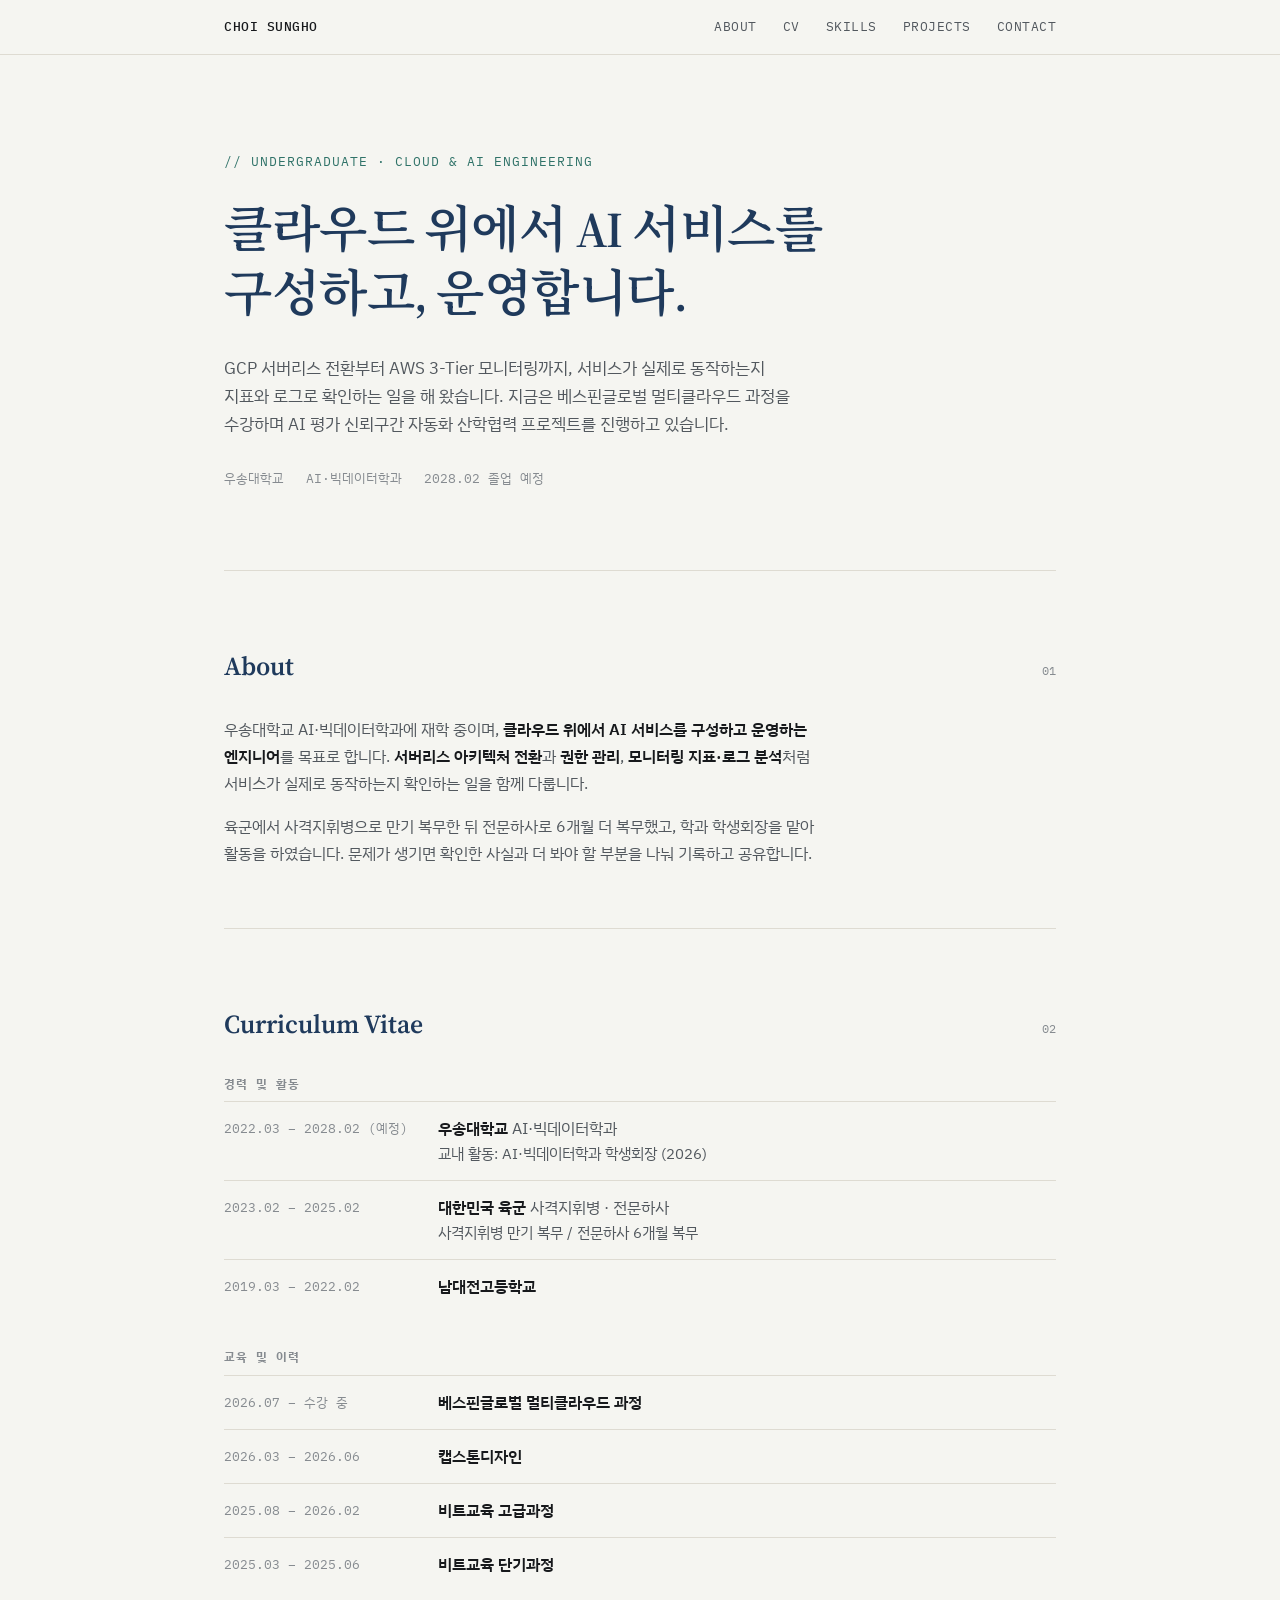
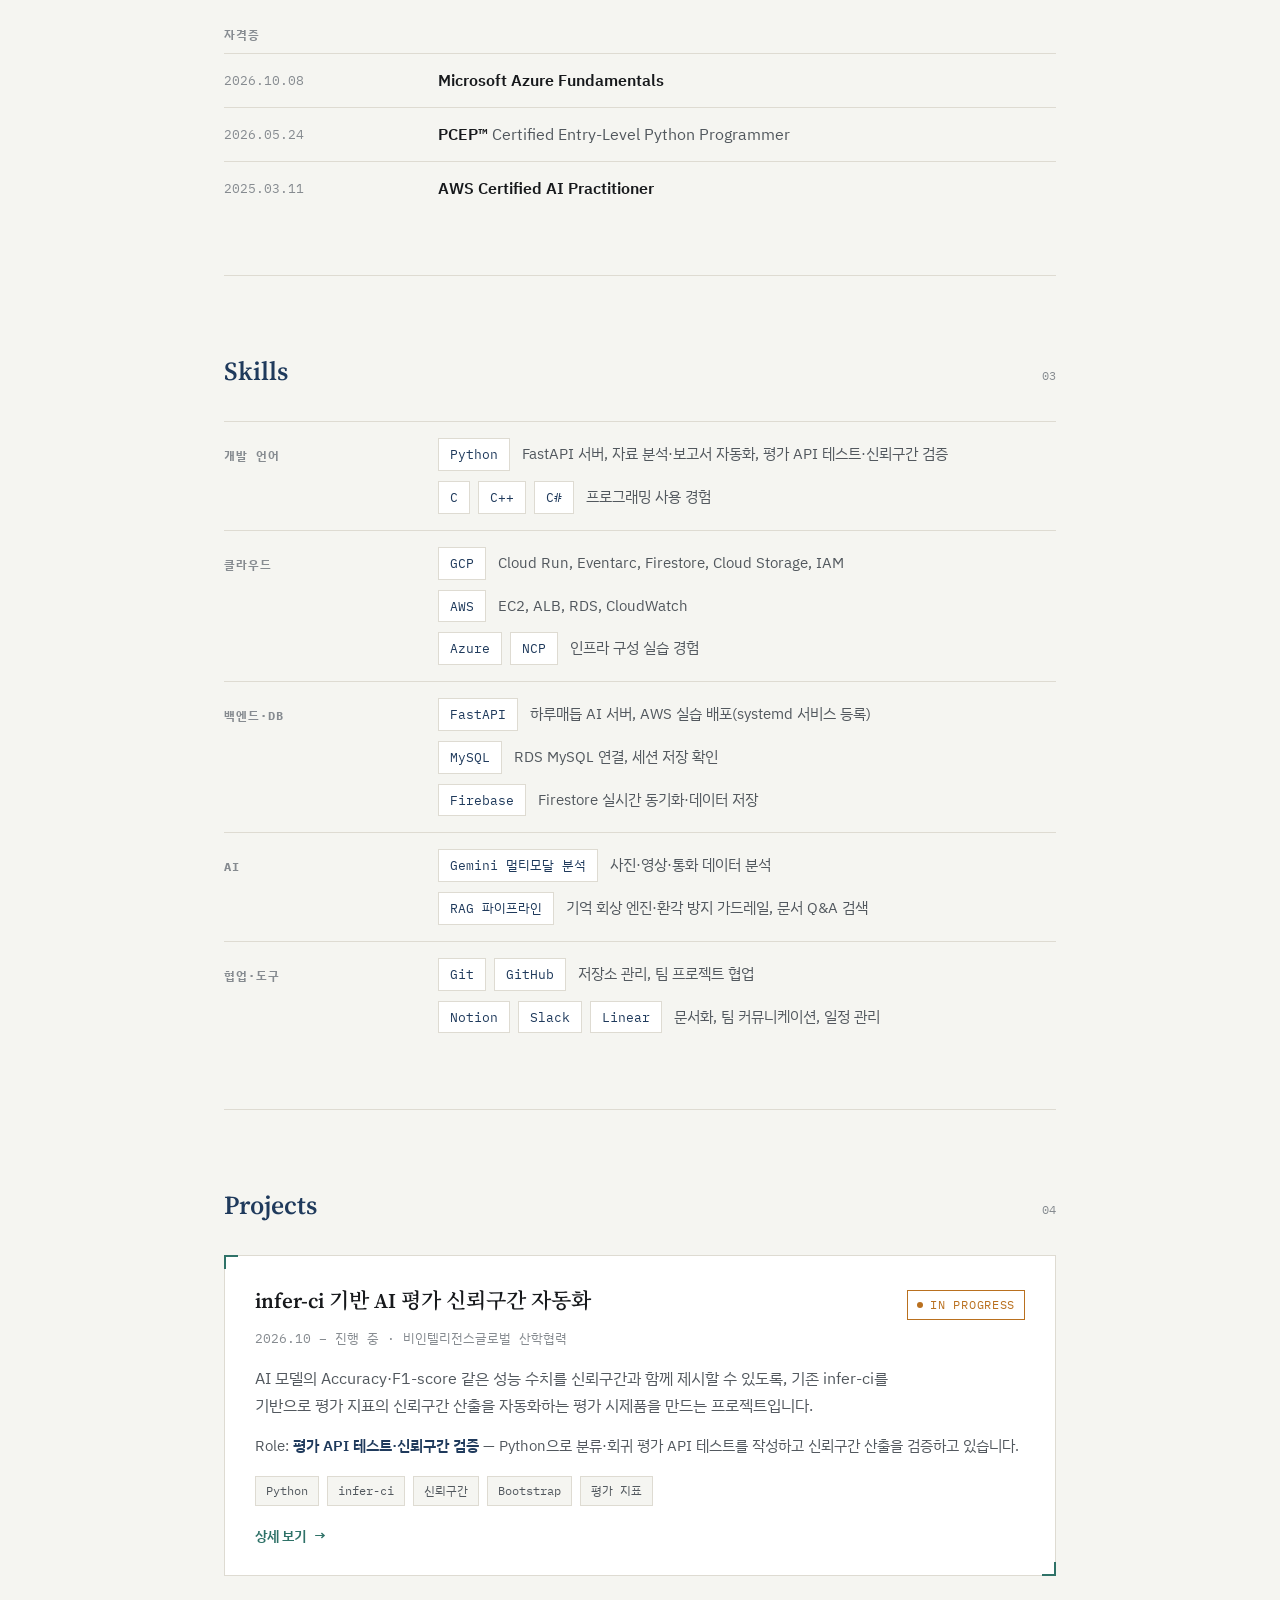
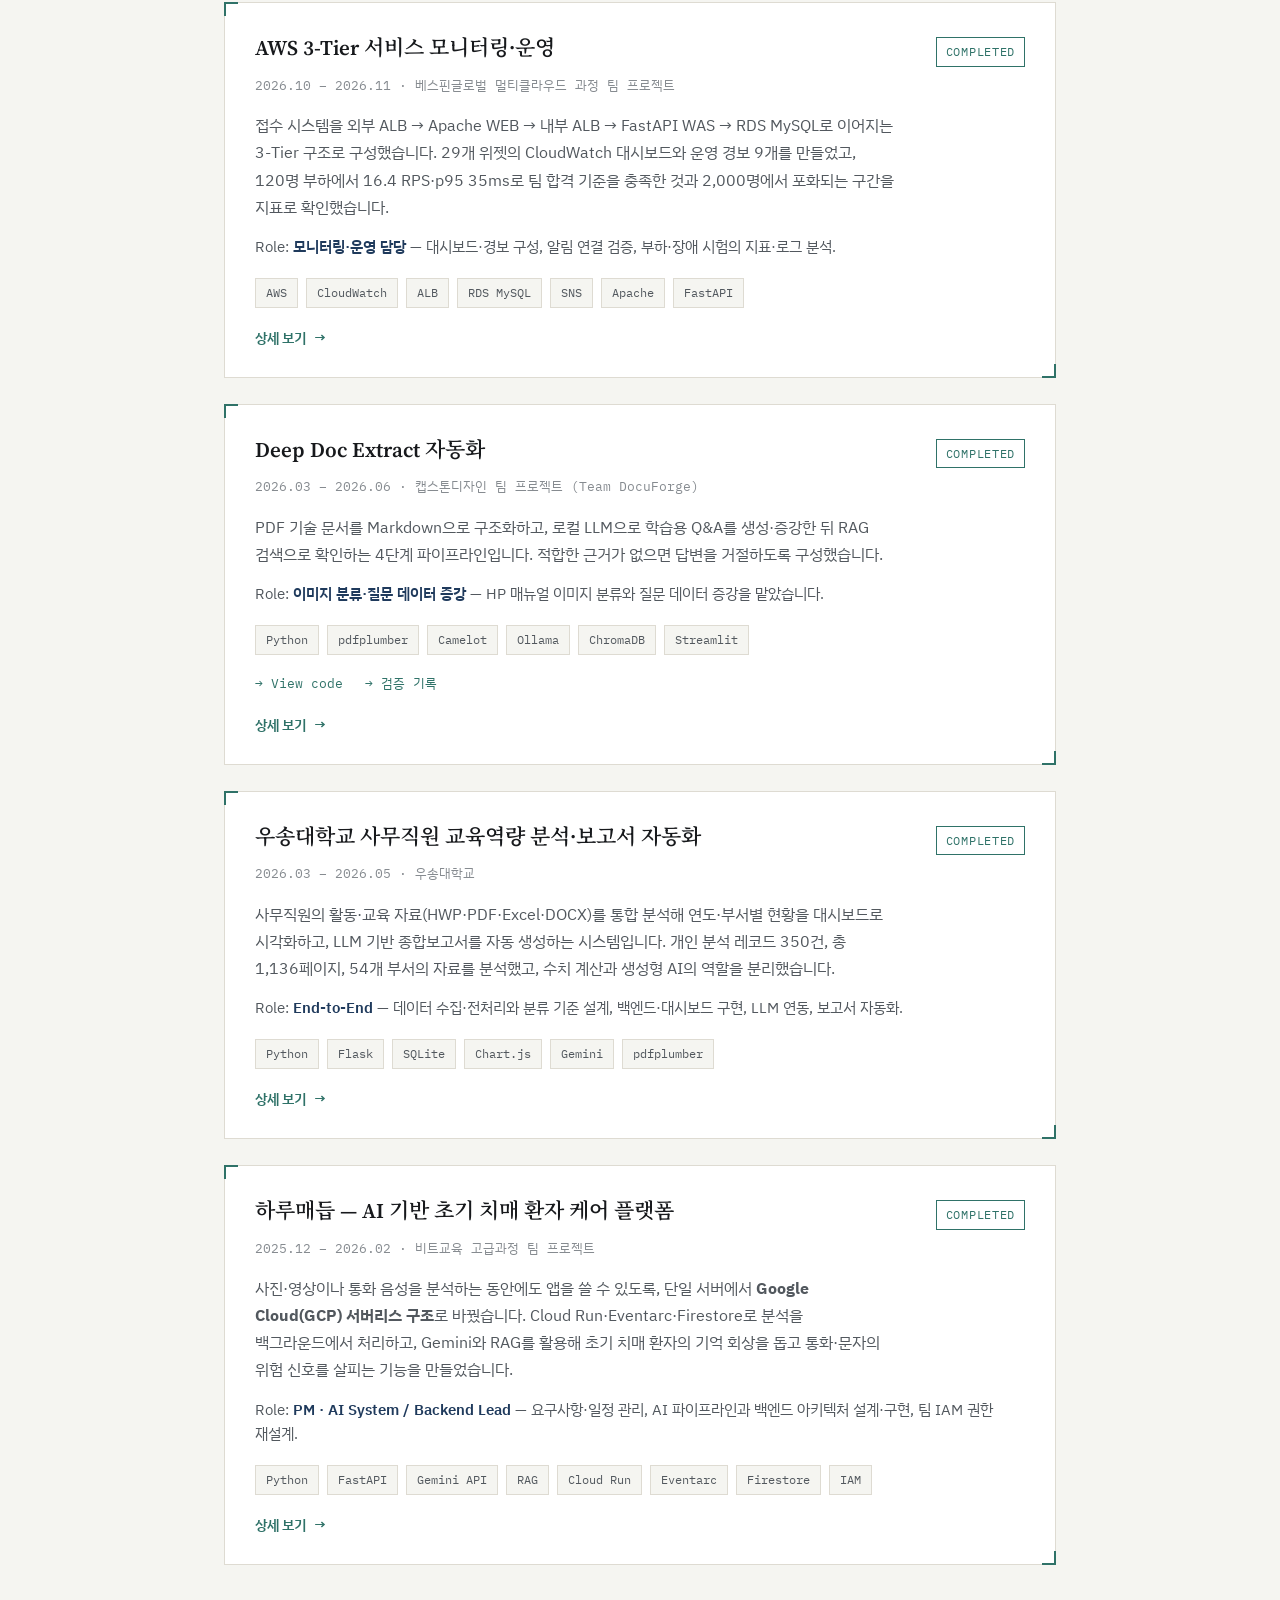
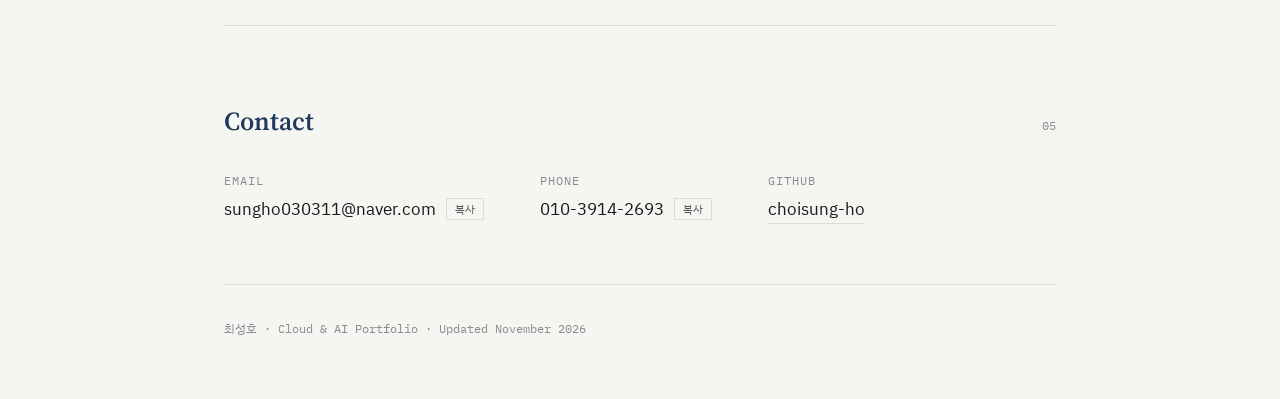
==== commit 86e0b841: "Highlight Google Cloud on the 하루매듭 project card" ====
--- a/index.html
+++ b/index.html
@@ -178,7 +178,7 @@
         <span class="status">Completed</span>
       </div>
       <p class="project-timeline">2025.12 – 2026.02 · 비트교육 고급과정 팀 프로젝트</p>
-      <p class="project-desc">치매 환자의 기억 회상을 돕고 보이스피싱·스미싱·실종 위험을 탐지하는 서비스입니다. 고용량 사진·영상과 음성 통화 데이터를 비동기로 처리하기 위해 단일 서버 구조를 Cloud Run·Eventarc·Firestore 기반 서버리스 아키텍처로 전환했고, Gemini 멀티모달 분석과 환각 방지 가드레일을 넣은 RAG 파이프라인을 구현했습니다.</p>
+      <p class="project-desc">사진·영상이나 통화 음성을 분석하는 동안에도 앱을 쓸 수 있도록, 단일 서버에서 <strong>Google Cloud(GCP) 서버리스 구조</strong>로 바꿨습니다. Cloud Run·Eventarc·Firestore로 분석을 백그라운드에서 처리하고, Gemini와 RAG를 활용해 초기 치매 환자의 기억 회상을 돕고 통화·문자의 위험 신호를 살피는 기능을 만들었습니다.</p>
       <p class="project-role">Role: <b>PM · AI System / Backend Lead</b> — 요구사항·일정 관리, AI 파이프라인과 백엔드 아키텍처 설계·구현, 팀 IAM 권한 재설계.</p>
       <ul class="project-tags"><li class="tag">Python</li><li class="tag">FastAPI</li><li class="tag">Gemini API</li><li class="tag">RAG</li><li class="tag">Cloud Run</li><li class="tag">Eventarc</li><li class="tag">Firestore</li><li class="tag">IAM</li></ul>
       <p class="project-detail-label" aria-hidden="true">상세 보기 <span>→</span></p>
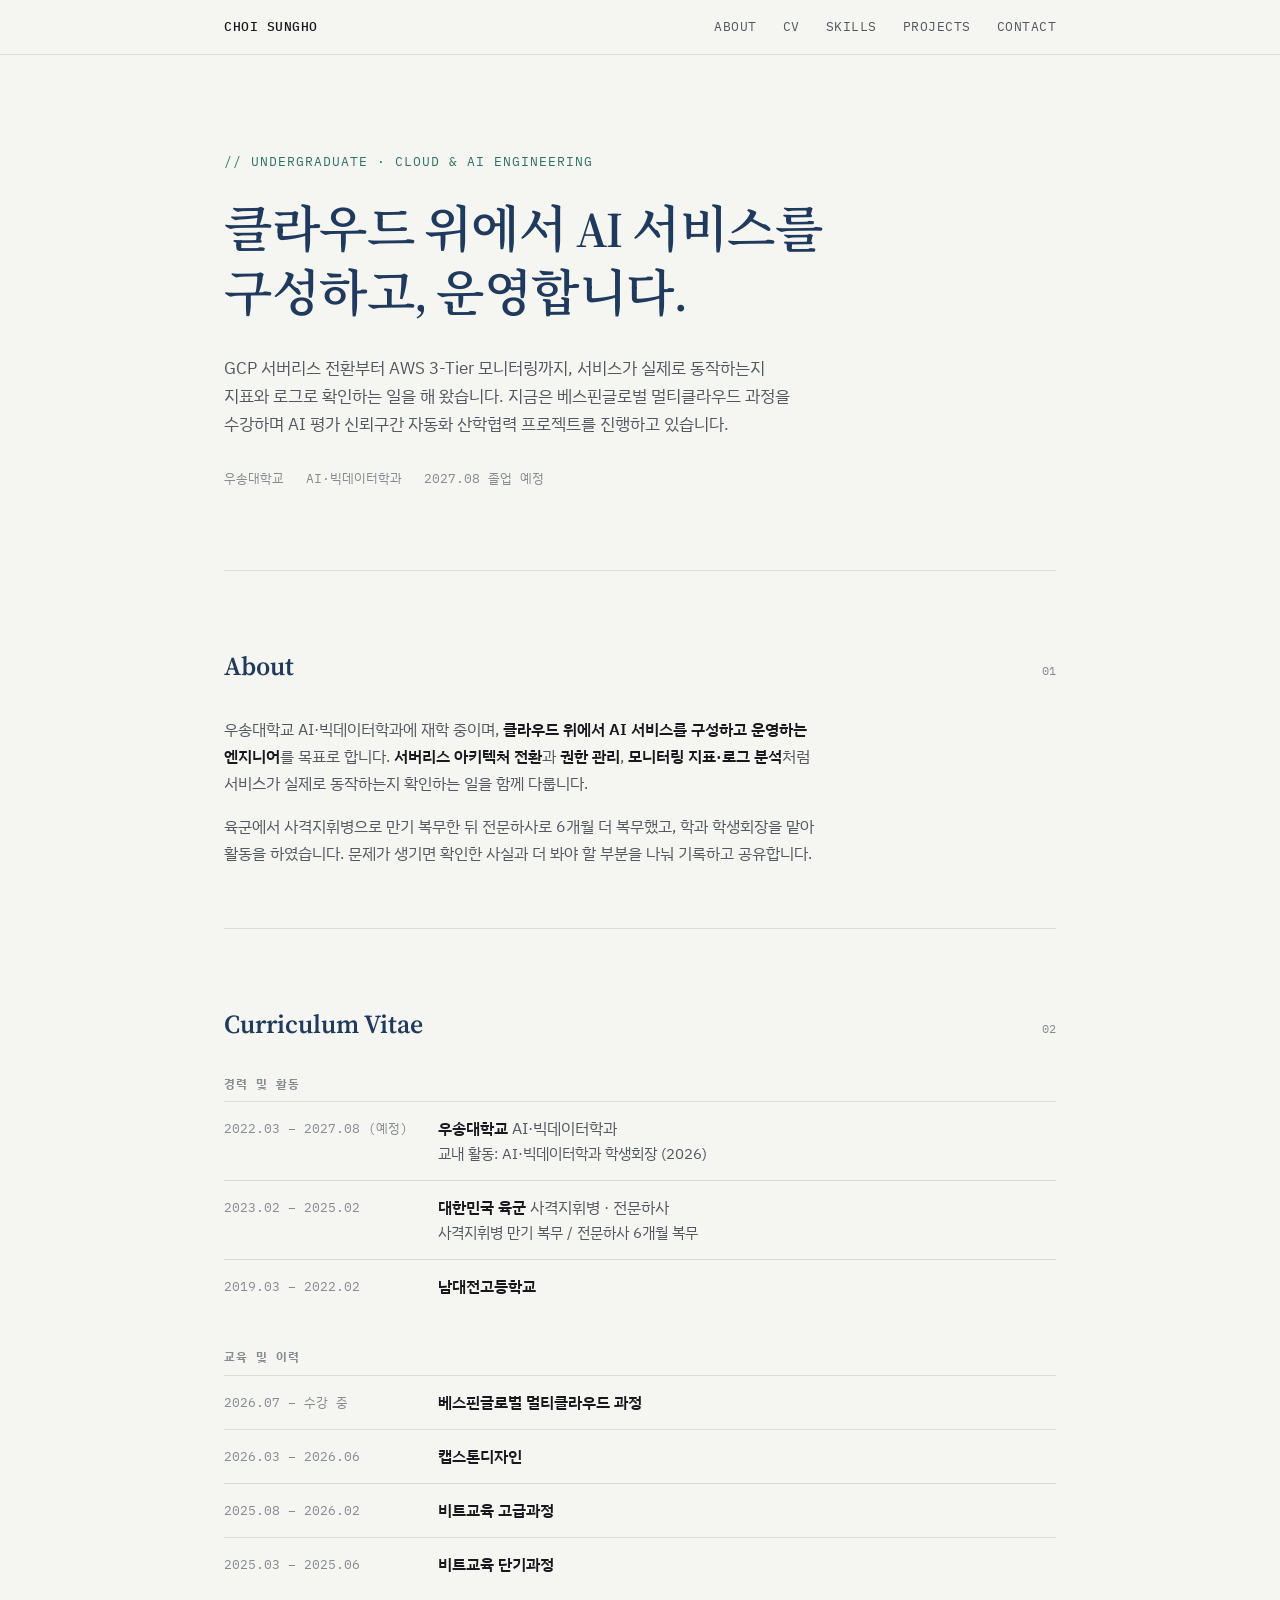
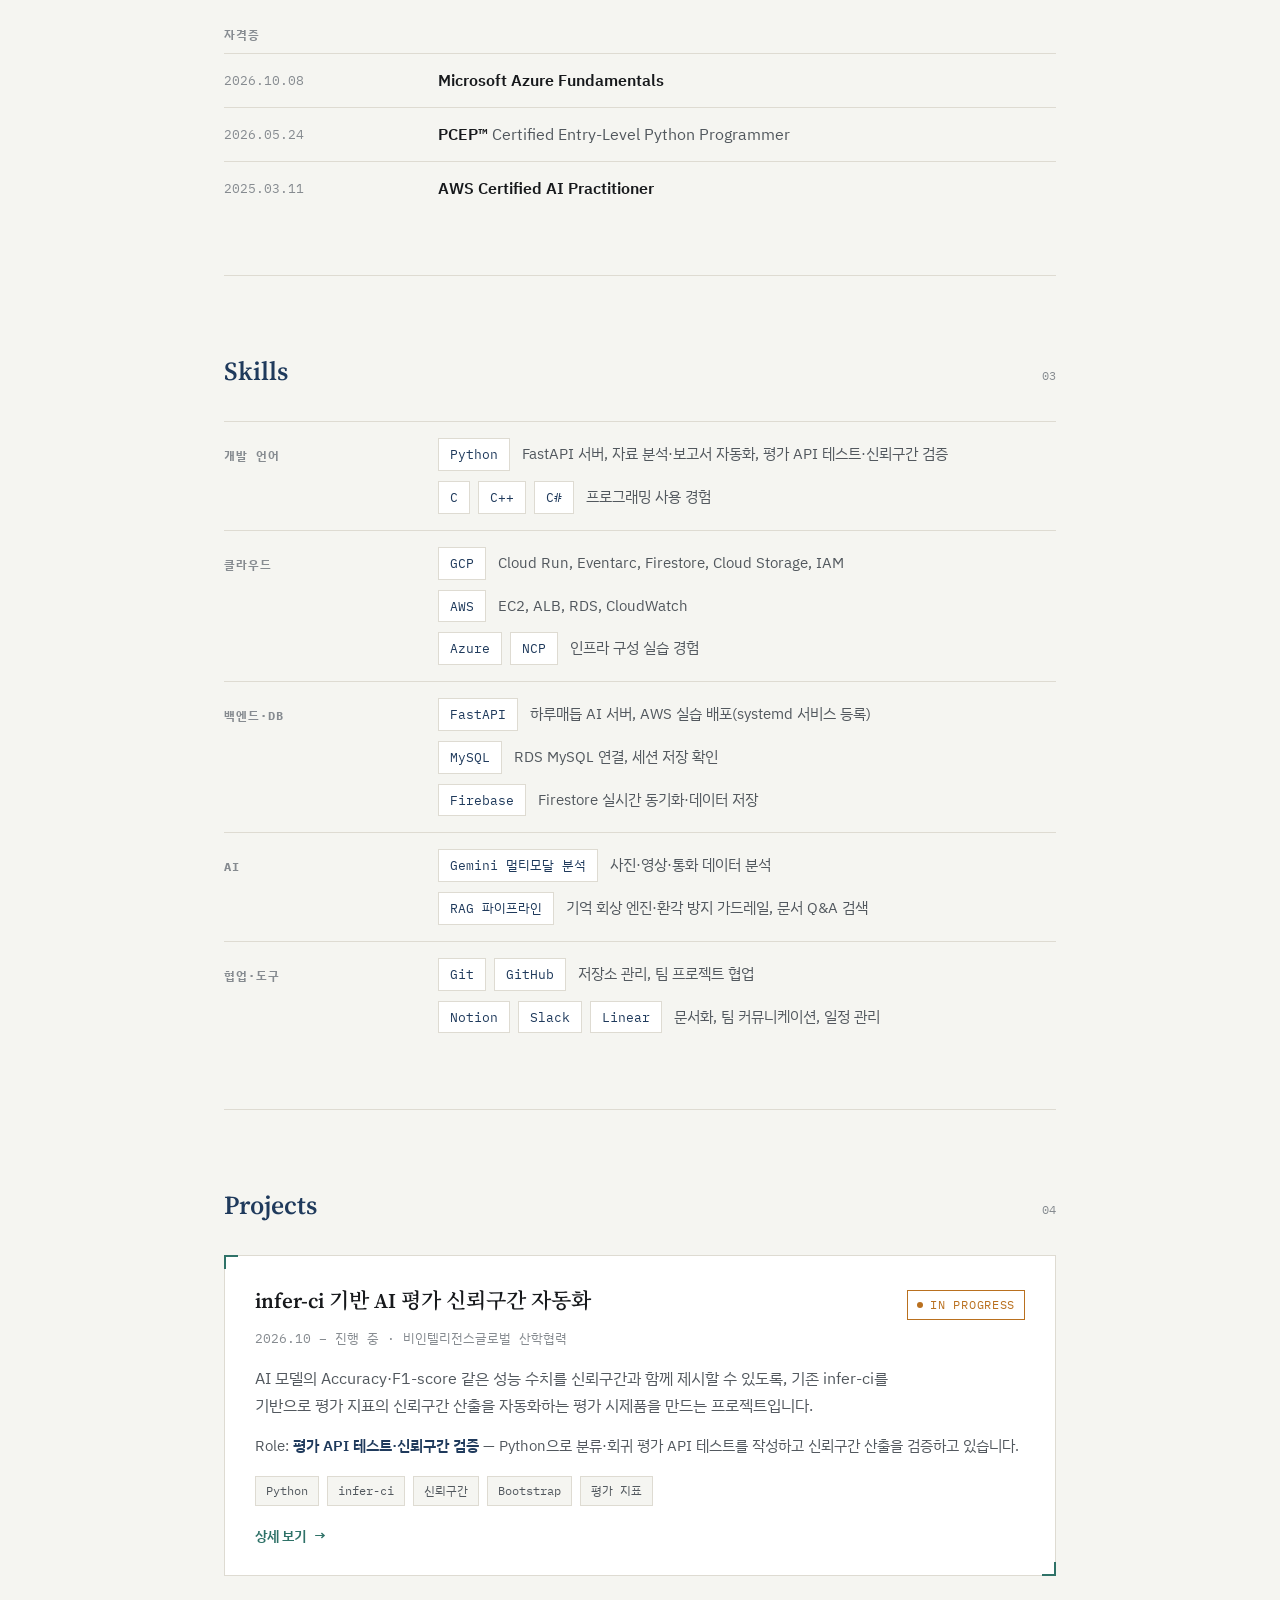
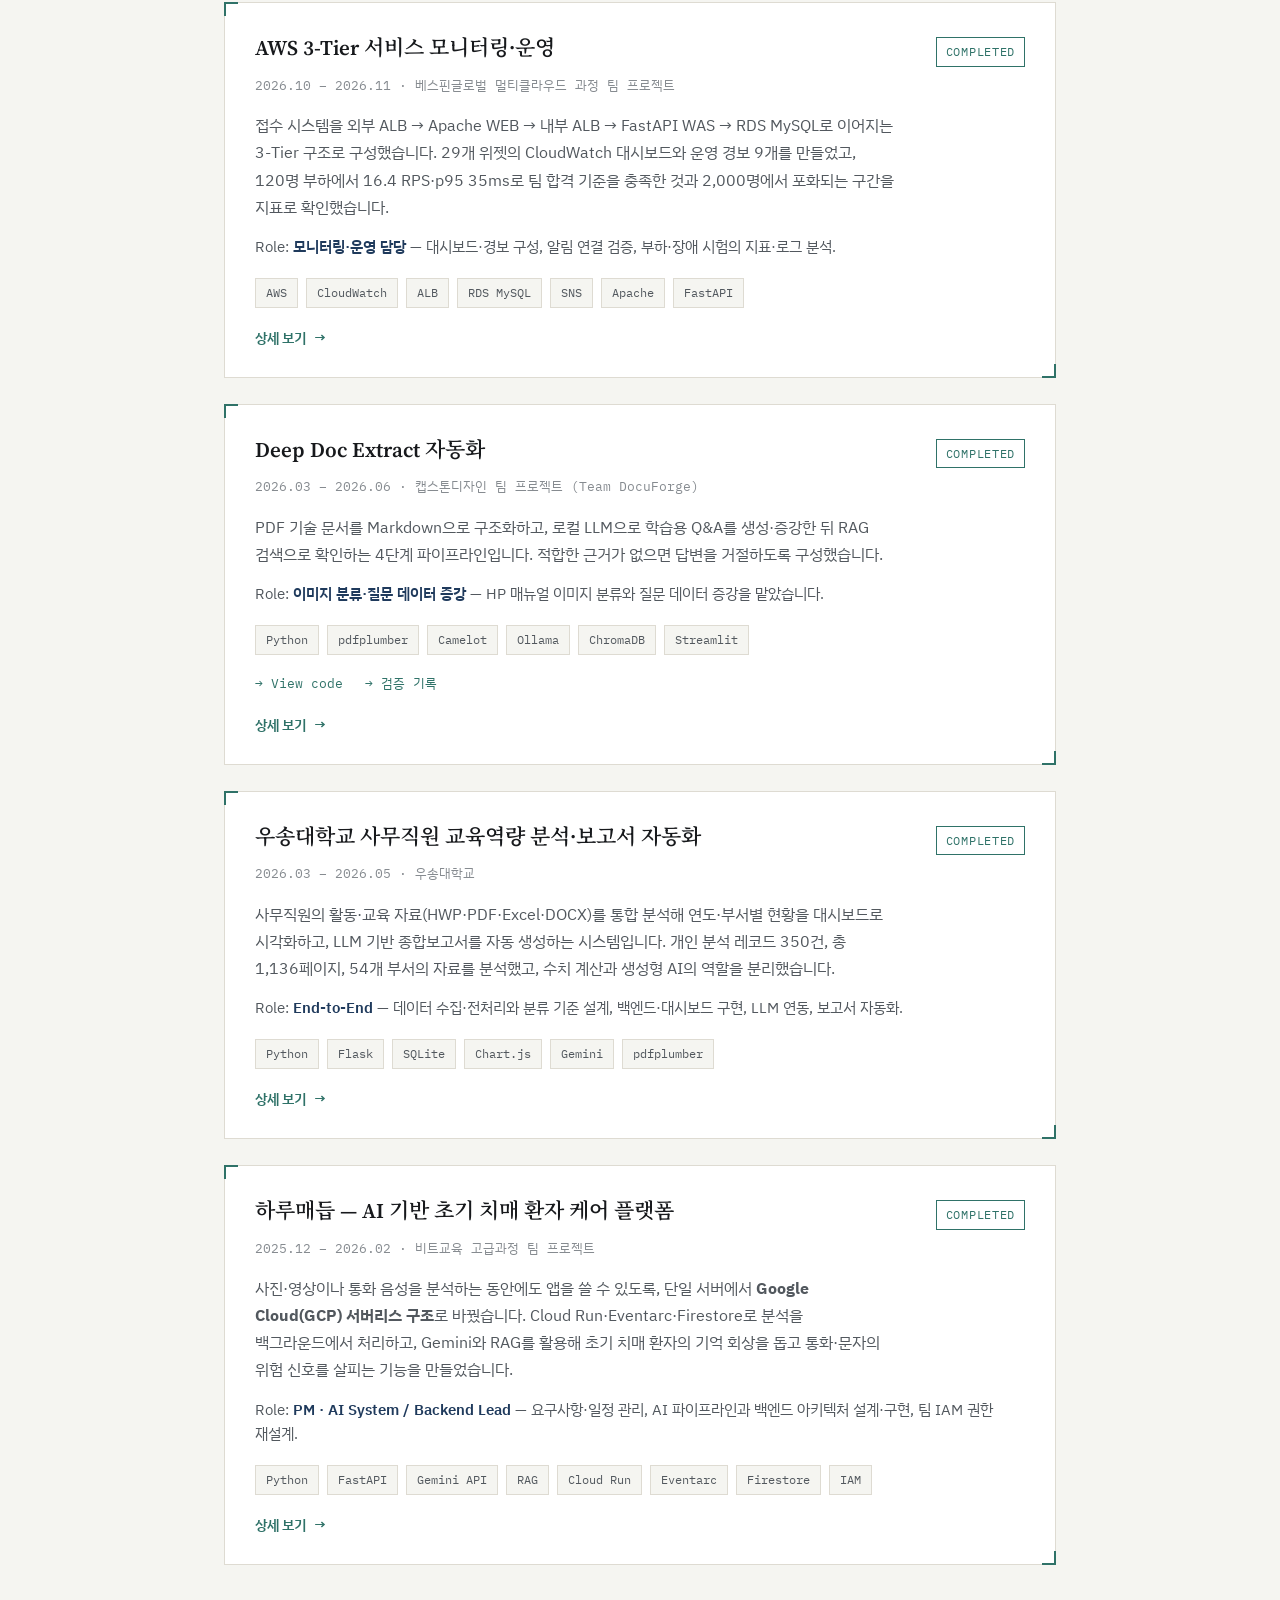
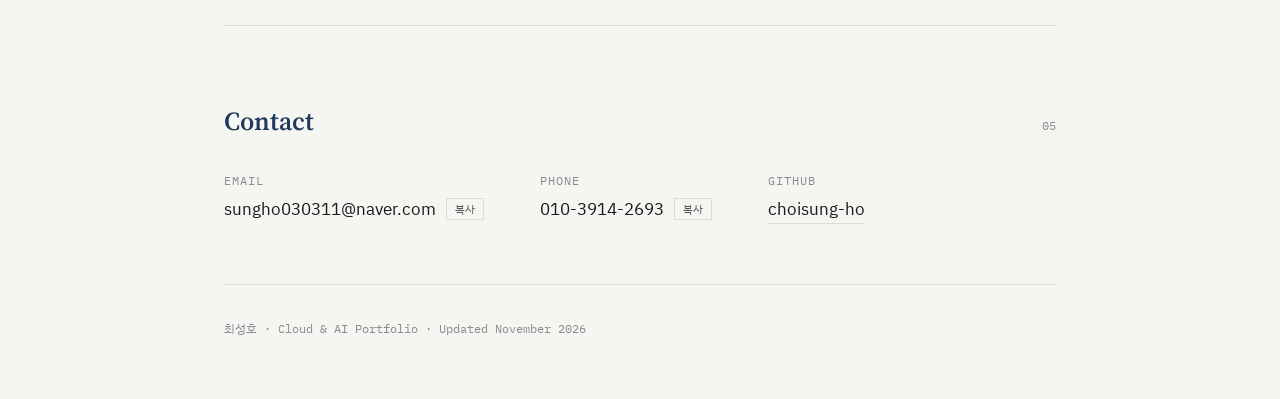
==== commit 28280b6d: "Update index.html" ====
--- a/index.html
+++ b/index.html
@@ -29,7 +29,7 @@
     <p class="eyebrow">// Undergraduate · Cloud &amp; AI Engineering</p>
     <h1 class="thesis">클라우드 위에서 AI 서비스를 구성하고, 운영합니다.</h1>
     <p class="hero-sub">GCP 서버리스 전환부터 AWS 3-Tier 모니터링까지, 서비스가 실제로 동작하는지 지표와 로그로 확인하는 일을 해 왔습니다. 지금은 베스핀글로벌 멀티클라우드 과정을 수강하며 AI 평가 신뢰구간 자동화 산학협력 프로젝트를 진행하고 있습니다.</p>
-    <p class="meta-line"><span>우송대학교</span><span>AI·빅데이터학과</span><span>2028.02 졸업 예정</span></p>
+    <p class="meta-line"><span>우송대학교</span><span>AI·빅데이터학과</span><span>2027.08 졸업 예정</span></p>
   </div>
 
   <section id="about">
@@ -46,7 +46,7 @@
     <div class="cv-group">
       <h3 class="cv-label">경력 및 활동</h3>
       <div class="cv-row">
-        <div class="cv-when">2022.03 – 2028.02 (예정)</div>
+        <div class="cv-when">2022.03 – 2027.08 (예정)</div>
         <div class="cv-what"><b>우송대학교</b> <span>AI·빅데이터학과</span><div class="cv-note">교내 활동: AI·빅데이터학과 학생회장 (2026)</div></div>
       </div>
       <div class="cv-row">
